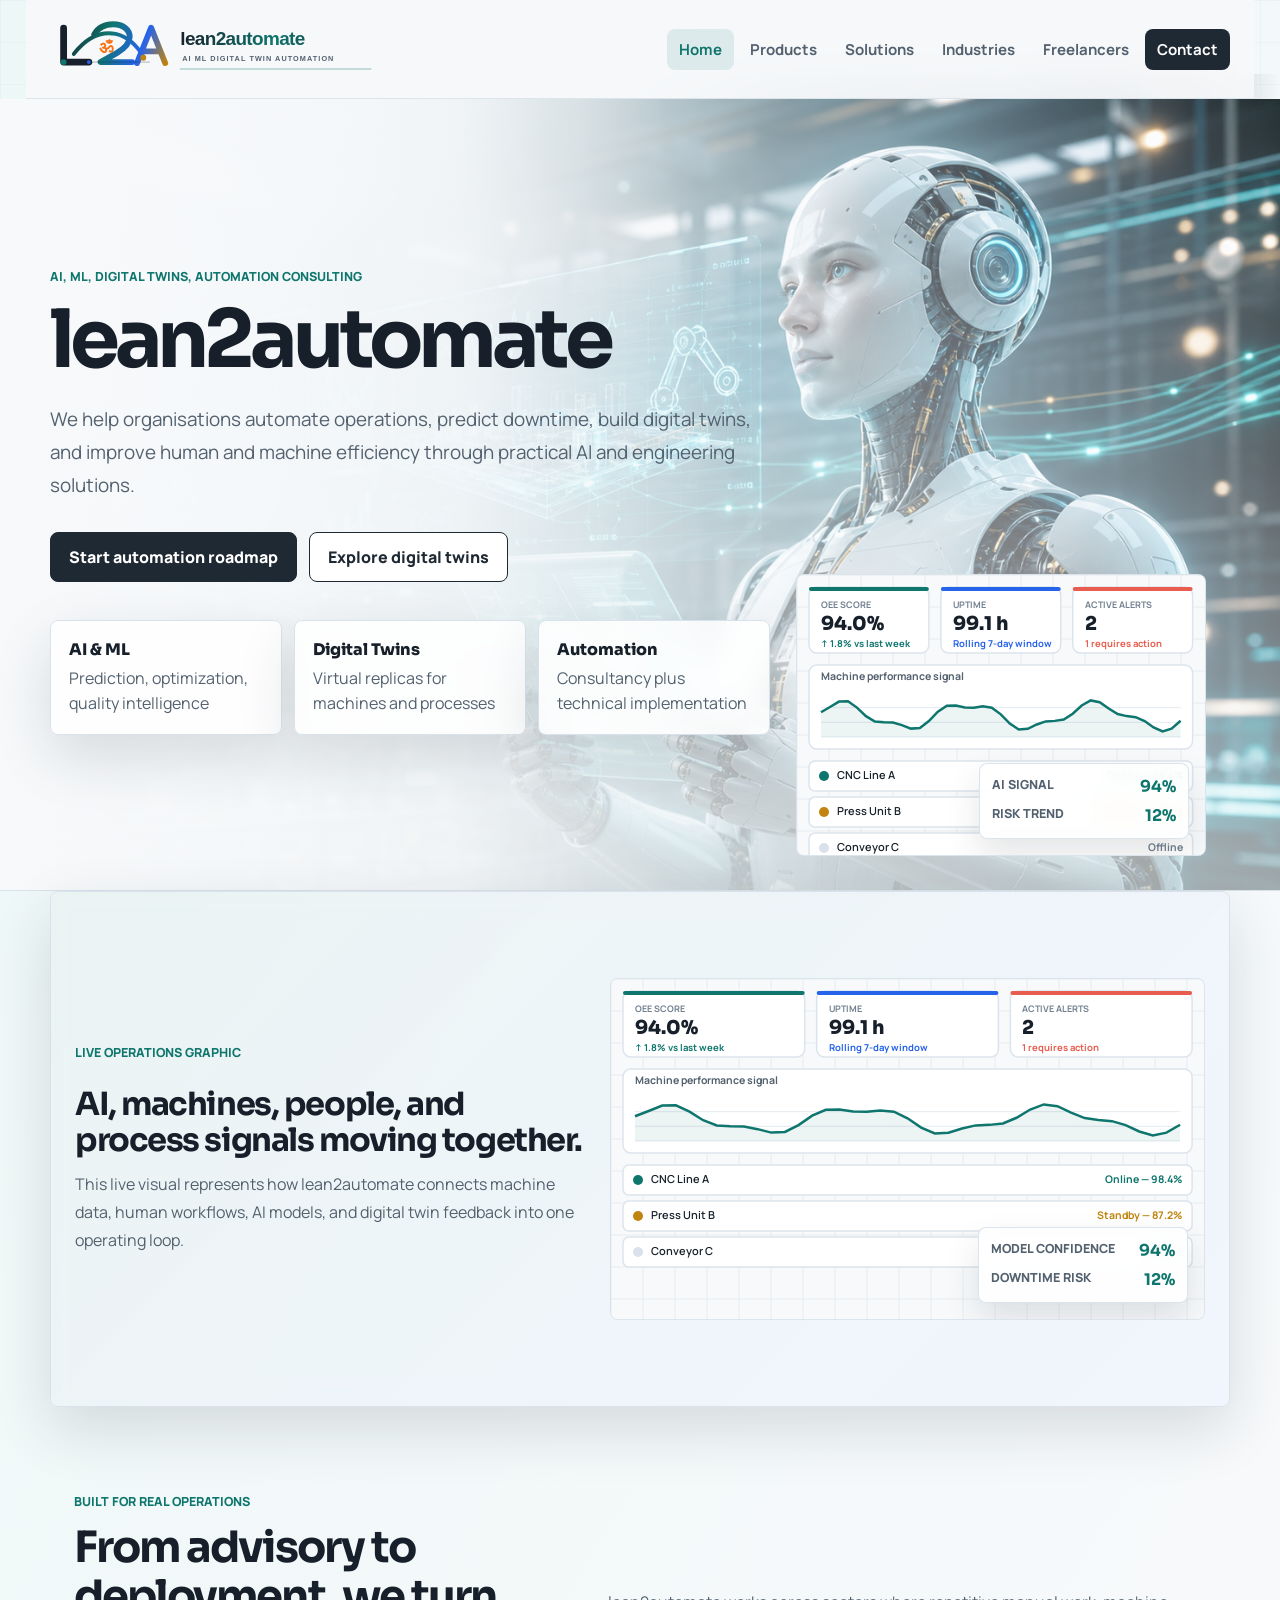
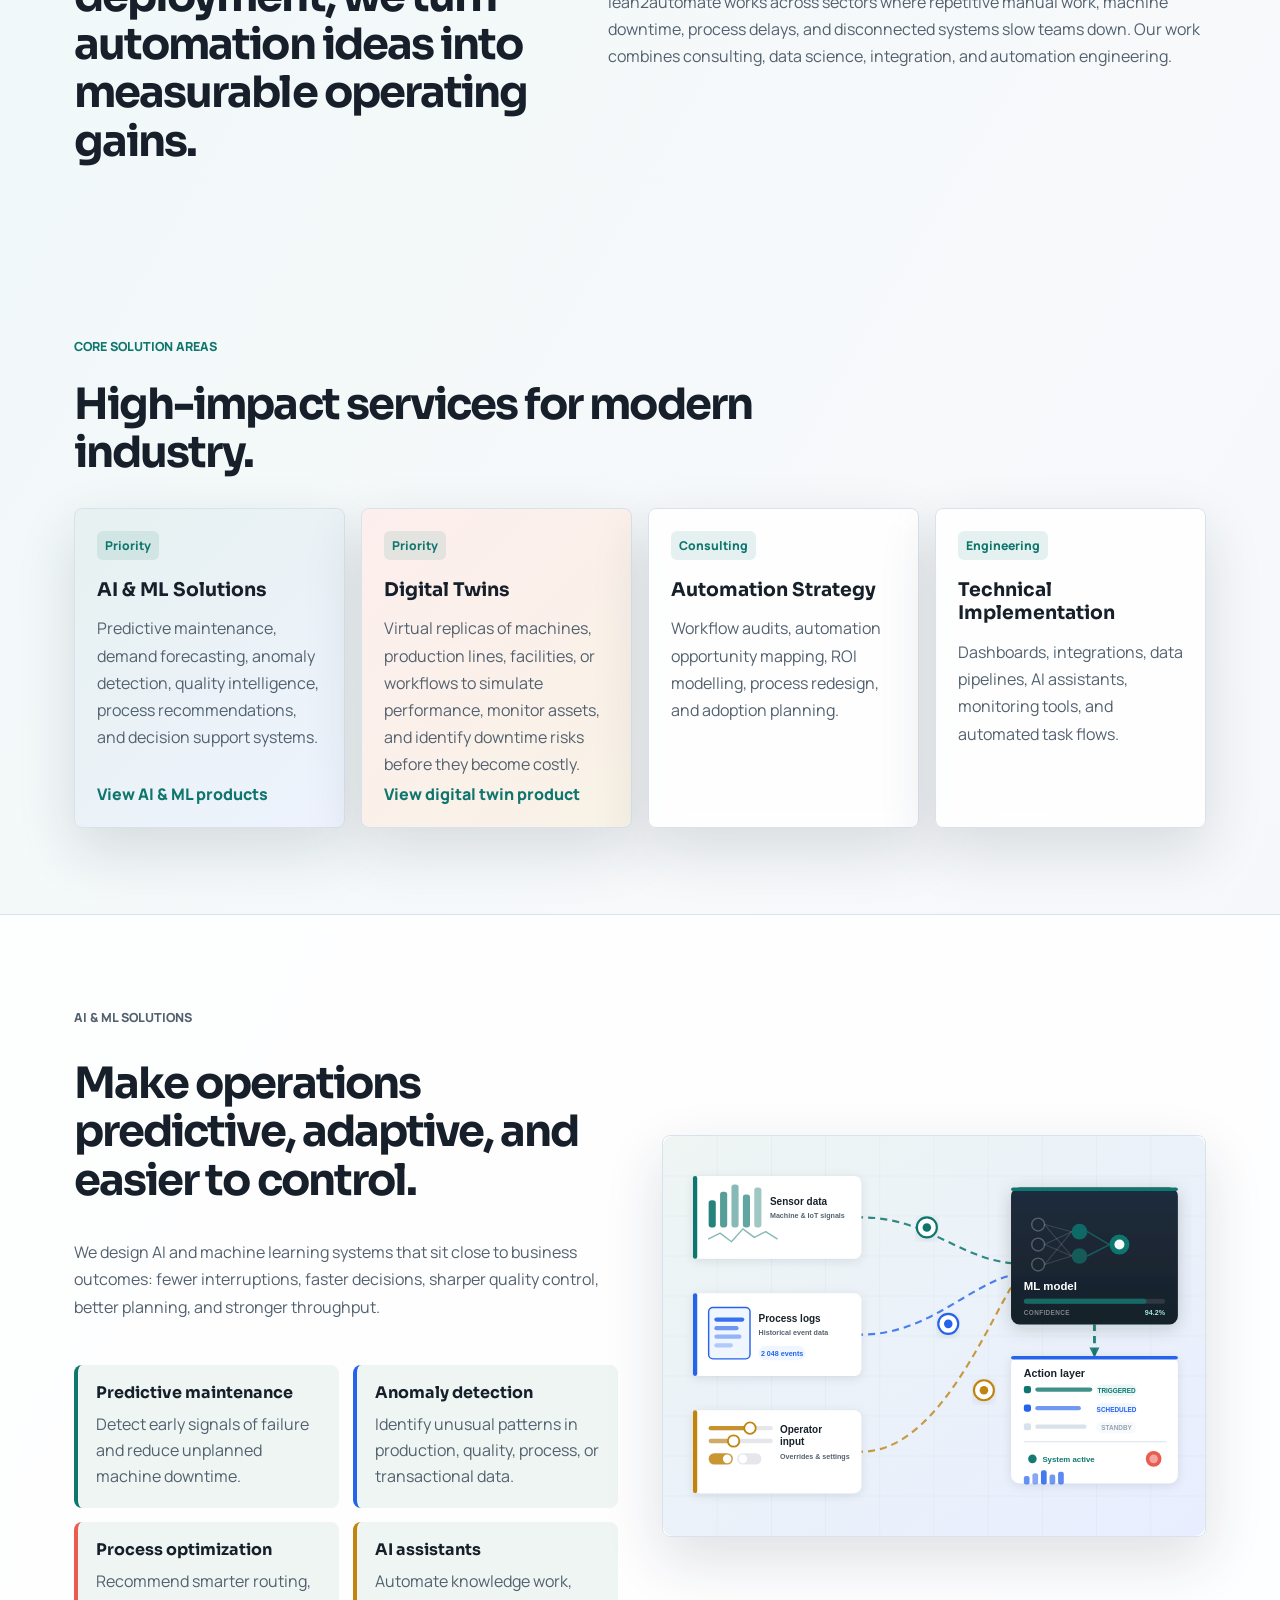
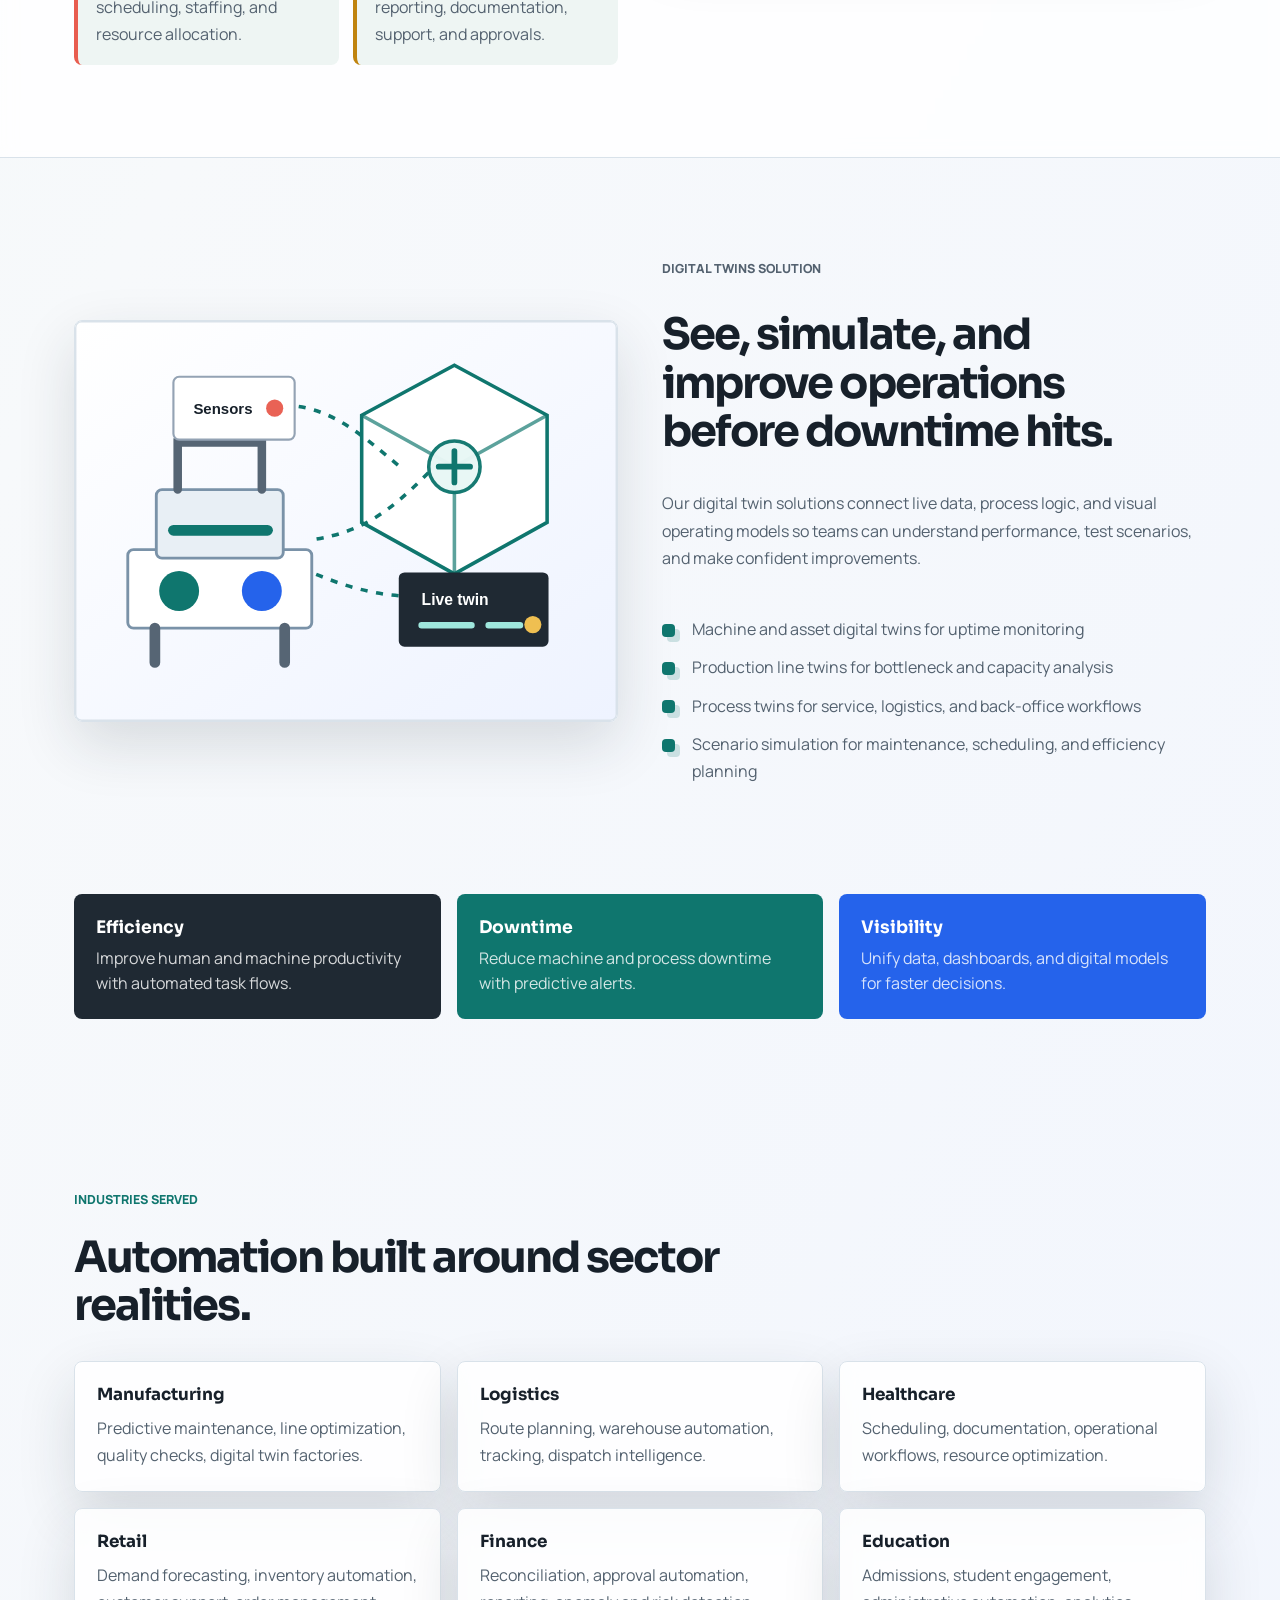
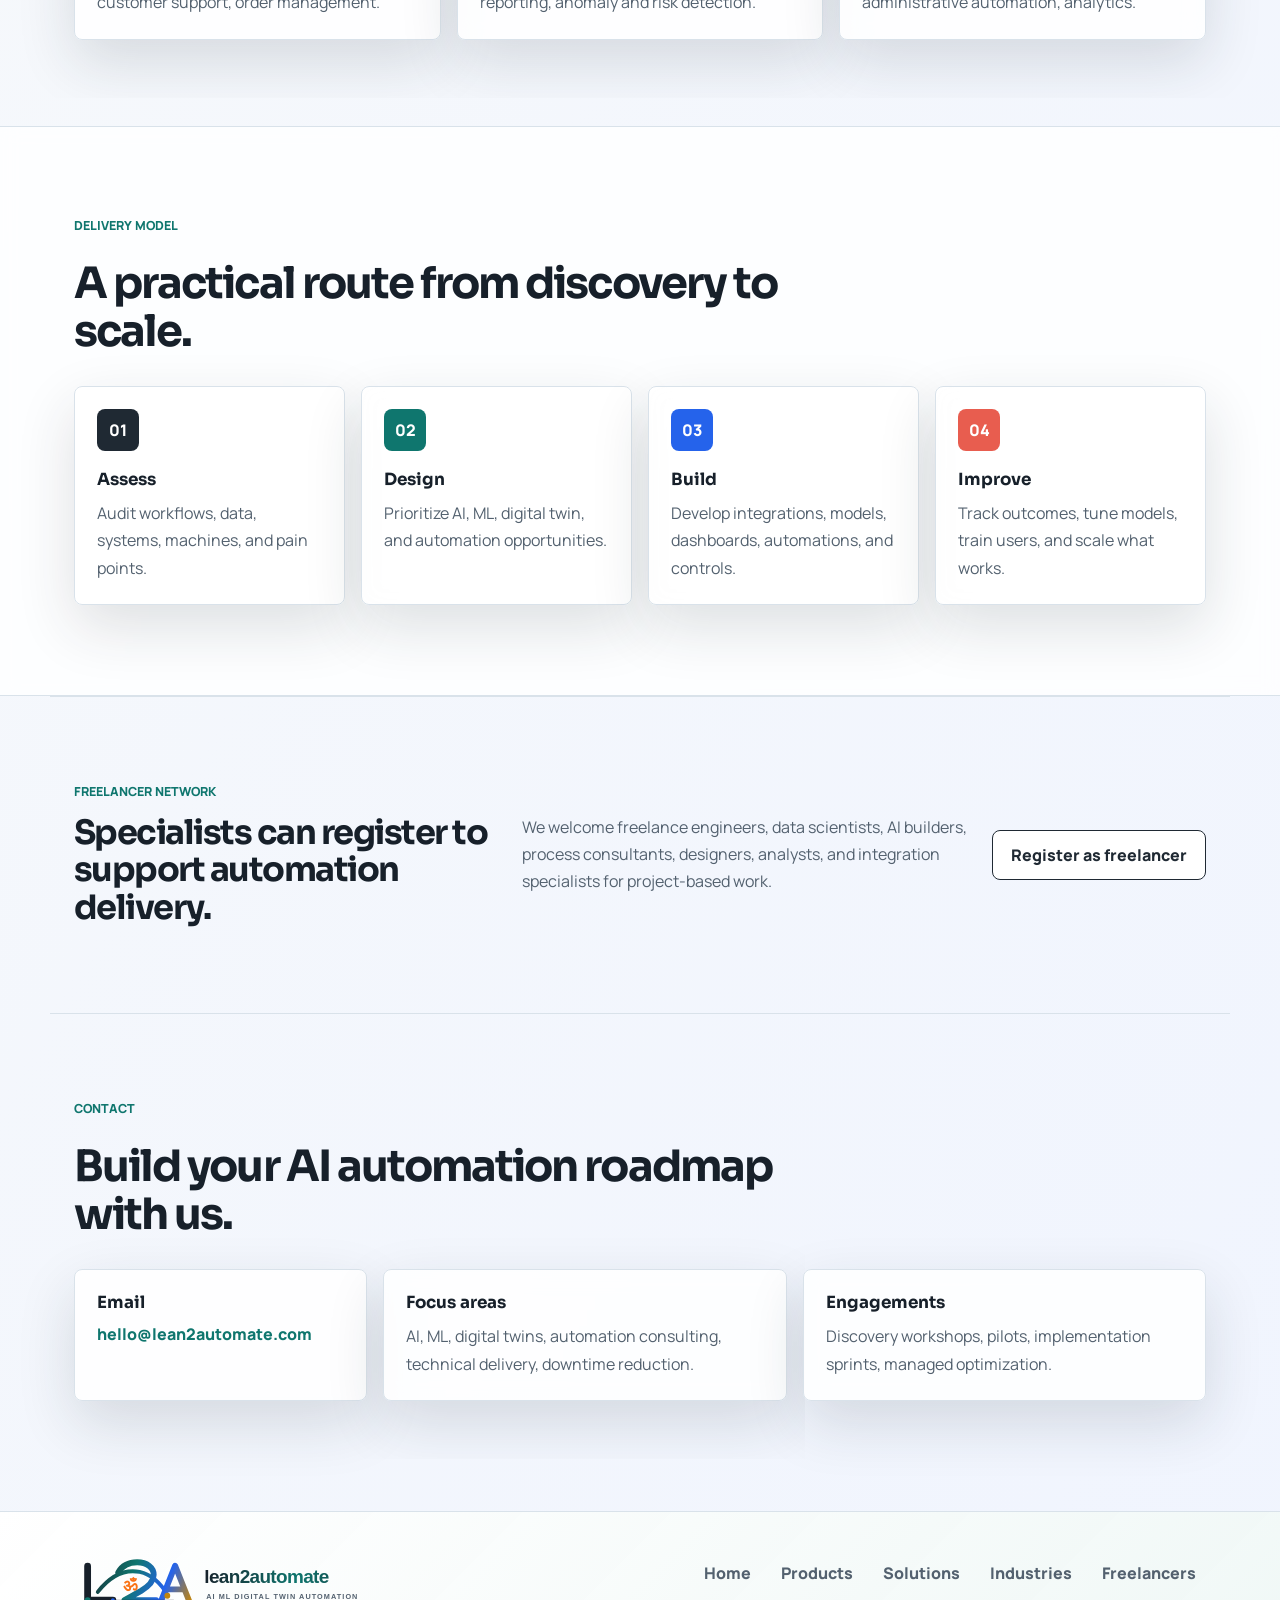
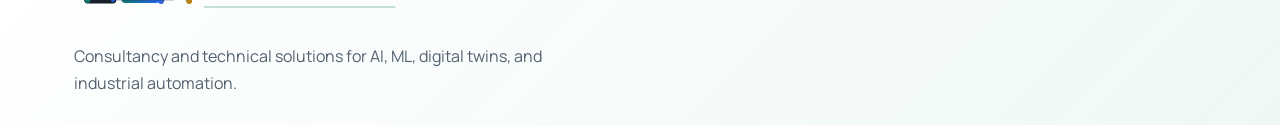
==== index.html @ 242ab054 "Initial commit: lean2automate website Static site with 8 pages (Home, Products, Solutions, Industrie" ====
<!doctype html>
<html lang="en">
<head>
  <meta charset="utf-8">
  <meta name="viewport" content="width=device-width, initial-scale=1">
  <title>lean2automate | AI, ML, Digital Twins &amp; Industrial Automation</title>
  <meta name="description" content="lean2automate delivers AI, ML, digital twin, automation consultancy, and technical solutions that improve human and machine efficiency while reducing process downtime.">
  <link rel="preconnect" href="https://fonts.googleapis.com">
  <link rel="preconnect" href="https://fonts.gstatic.com" crossorigin>
  <link href="https://fonts.googleapis.com/css2?family=Manrope:wght@400;500;600;700;800&family=Sora:wght@500;600;700;800&display=swap" rel="stylesheet">
  <link rel="icon" href="assets/logo.svg" type="image/svg+xml">
  <link rel="stylesheet" href="styles.css">
</head>
<body>
  <header class="topbar">
    <a class="brand" href="index.html" aria-label="lean2automate home">
      <img src="assets/logo.svg" alt="" class="brand-mark">
      <span>
        <strong>lean2automate</strong>
        <small>AI automation for industrial efficiency</small>
      </span>
    </a>

    <button class="menu-toggle" aria-expanded="false" aria-controls="primary-nav" aria-label="Toggle navigation">
      <span></span>
      <span></span>
      <span></span>
    </button>

    <nav id="primary-nav" class="nav">
      <a class="active" href="index.html">Home</a>
      <a href="products.html">Products</a>
      <a href="solutions.html">Solutions</a>
      <a href="industries.html">Industries</a>
      <a href="freelancers.html">Freelancers</a>
      <a class="nav-cta" href="contact.html">Contact</a>
    </nav>
  </header>

  <main>
    <section class="hero">
      <img class="hero-art" src="assets/hero-humanoid-ai.png" alt="Premium humanoid AI operator with industrial automation and digital twin interfaces">
      <div class="hero-overlay"></div>
      <div class="hero-content reveal">
        <p class="eyebrow">AI, ML, Digital Twins, Automation Consulting</p>
        <h1>lean2automate</h1>
        <p class="hero-lead">
          We help organisations automate operations, predict downtime, build digital twins, and improve human
          and machine efficiency through practical AI and engineering solutions.
        </p>
        <div class="hero-actions">
          <a class="button primary" href="contact.html">Start automation roadmap</a>
          <a class="button secondary" href="products.html#digital-twins">Explore digital twins</a>
        </div>
        <dl class="hero-proof" aria-label="Key business outcomes">
          <div>
            <dt>AI &amp; ML</dt>
            <dd>Prediction, optimization, quality intelligence</dd>
          </div>
          <div>
            <dt>Digital Twins</dt>
            <dd>Virtual replicas for machines and processes</dd>
          </div>
          <div>
            <dt>Automation</dt>
            <dd>Consultancy plus technical implementation</dd>
          </div>
        </dl>
      </div>

      <div class="live-graphic hero-live-graphic reveal" data-live-graphic="operations">
        <canvas aria-label="Animated live automation graphic"></canvas>
        <div class="live-readout">
          <span>AI signal</span>
          <strong data-live-value="confidence">94%</strong>
          <span>Risk trend</span>
          <strong data-live-value="risk">18%</strong>
        </div>
      </div>
    </section>

    <section class="section live-graphic-section reveal">
      <div class="live-copy">
        <p class="eyebrow">Live operations graphic</p>
        <h2>AI, machines, people, and process signals moving together.</h2>
        <p>
          This live visual represents how lean2automate connects machine data, human workflows,
          AI models, and digital twin feedback into one operating loop.
        </p>
      </div>
      <div class="live-graphic" data-live-graphic="operations">
        <canvas aria-label="Animated operations automation graphic"></canvas>
        <div class="live-readout">
          <span>Model confidence</span>
          <strong data-live-value="confidence">94%</strong>
          <span>Downtime risk</span>
          <strong data-live-value="risk">18%</strong>
        </div>
      </div>
    </section>

    <section class="section intro-band reveal" aria-label="Business positioning">
      <div>
        <p class="eyebrow">Built for real operations</p>
        <h2>From advisory to deployment, we turn automation ideas into measurable operating gains.</h2>
      </div>
      <p>
        lean2automate works across sectors where repetitive manual work, machine downtime, process delays,
        and disconnected systems slow teams down. Our work combines consulting, data science, integration,
        and automation engineering.
      </p>
    </section>

    <section id="solutions" class="section">
      <div class="section-heading reveal">
        <p class="eyebrow">Core solution areas</p>
        <h2>High-impact services for modern industry.</h2>
      </div>

      <div class="solution-grid">
        <article class="solution-card feature-card reveal">
          <span class="card-kicker">Priority</span>
          <h3>AI &amp; ML Solutions</h3>
          <p>
            Predictive maintenance, demand forecasting, anomaly detection, quality intelligence,
            process recommendations, and decision support systems.
          </p>
          <a href="products.html#ai-ml">View AI &amp; ML products</a>
        </article>
        <article class="solution-card feature-card reveal">
          <span class="card-kicker">Priority</span>
          <h3>Digital Twins</h3>
          <p>
            Virtual replicas of machines, production lines, facilities, or workflows to simulate performance,
            monitor assets, and identify downtime risks before they become costly.
          </p>
          <a href="products.html#digital-twins">View digital twin product</a>
        </article>
        <article class="solution-card reveal">
          <span class="card-kicker">Consulting</span>
          <h3>Automation Strategy</h3>
          <p>Workflow audits, automation opportunity mapping, ROI modelling, process redesign, and adoption planning.</p>
        </article>
        <article class="solution-card reveal">
          <span class="card-kicker">Engineering</span>
          <h3>Technical Implementation</h3>
          <p>Dashboards, integrations, data pipelines, AI assistants, monitoring tools, and automated task flows.</p>
        </article>
      </div>
    </section>

    <section id="ai-ml" class="section spotlight">
      <div class="spotlight-copy reveal">
        <p class="eyebrow">AI &amp; ML solutions</p>
        <h2>Make operations predictive, adaptive, and easier to control.</h2>
        <p>
          We design AI and machine learning systems that sit close to business outcomes: fewer interruptions,
          faster decisions, sharper quality control, better planning, and stronger throughput.
        </p>
        <div class="capability-list">
          <article>
            <h3>Predictive maintenance</h3>
            <p>Detect early signals of failure and reduce unplanned machine downtime.</p>
          </article>
          <article>
            <h3>Anomaly detection</h3>
            <p>Identify unusual patterns in production, quality, process, or transactional data.</p>
          </article>
          <article>
            <h3>Process optimization</h3>
            <p>Recommend smarter routing, scheduling, staffing, and resource allocation.</p>
          </article>
          <article>
            <h3>AI assistants</h3>
            <p>Automate knowledge work, reporting, documentation, support, and approvals.</p>
          </article>
        </div>
      </div>
      <div class="spotlight-visual reveal">
        <img src="assets/ai-ml-lab.svg" alt="AI and machine learning workflow with connected models and operational signals">
      </div>
    </section>

    <section id="digital-twins" class="section twin-section">
      <div class="twin-visual reveal">
        <img src="assets/digital-twin.svg" alt="Digital twin of an industrial line connected to live sensor data">
      </div>
      <div class="spotlight-copy reveal">
        <p class="eyebrow">Digital twins solution</p>
        <h2>See, simulate, and improve operations before downtime hits.</h2>
        <p>
          Our digital twin solutions connect live data, process logic, and visual operating models so teams
          can understand performance, test scenarios, and make confident improvements.
        </p>
        <ul class="check-list">
          <li>Machine and asset digital twins for uptime monitoring</li>
          <li>Production line twins for bottleneck and capacity analysis</li>
          <li>Process twins for service, logistics, and back-office workflows</li>
          <li>Scenario simulation for maintenance, scheduling, and efficiency planning</li>
        </ul>
      </div>
    </section>

    <section class="section metrics-strip reveal" aria-label="Operational outcomes">
      <div>
        <strong>Efficiency</strong>
        <span>Improve human and machine productivity with automated task flows.</span>
      </div>
      <div>
        <strong>Downtime</strong>
        <span>Reduce machine and process downtime with predictive alerts.</span>
      </div>
      <div>
        <strong>Visibility</strong>
        <span>Unify data, dashboards, and digital models for faster decisions.</span>
      </div>
    </section>

    <section id="industries" class="section">
      <div class="section-heading reveal">
        <p class="eyebrow">Industries served</p>
        <h2>Automation built around sector realities.</h2>
      </div>
      <div class="industry-grid">
        <article class="industry-card reveal">
          <h3>Manufacturing</h3>
          <p>Predictive maintenance, line optimization, quality checks, digital twin factories.</p>
        </article>
        <article class="industry-card reveal">
          <h3>Logistics</h3>
          <p>Route planning, warehouse automation, tracking, dispatch intelligence.</p>
        </article>
        <article class="industry-card reveal">
          <h3>Healthcare</h3>
          <p>Scheduling, documentation, operational workflows, resource optimization.</p>
        </article>
        <article class="industry-card reveal">
          <h3>Retail</h3>
          <p>Demand forecasting, inventory automation, customer support, order management.</p>
        </article>
        <article class="industry-card reveal">
          <h3>Finance</h3>
          <p>Reconciliation, approval automation, reporting, anomaly and risk detection.</p>
        </article>
        <article class="industry-card reveal">
          <h3>Education</h3>
          <p>Admissions, student engagement, administrative automation, analytics.</p>
        </article>
      </div>
    </section>

    <section id="process" class="section process-section">
      <div class="section-heading reveal">
        <p class="eyebrow">Delivery model</p>
        <h2>A practical route from discovery to scale.</h2>
      </div>
      <div class="process-grid">
        <article class="process-step reveal">
          <span>01</span>
          <h3>Assess</h3>
          <p>Audit workflows, data, systems, machines, and pain points.</p>
        </article>
        <article class="process-step reveal">
          <span>02</span>
          <h3>Design</h3>
          <p>Prioritize AI, ML, digital twin, and automation opportunities.</p>
        </article>
        <article class="process-step reveal">
          <span>03</span>
          <h3>Build</h3>
          <p>Develop integrations, models, dashboards, automations, and controls.</p>
        </article>
        <article class="process-step reveal">
          <span>04</span>
          <h3>Improve</h3>
          <p>Track outcomes, tune models, train users, and scale what works.</p>
        </article>
      </div>
    </section>

    <section class="section freelancer-cta reveal">
      <div>
        <p class="eyebrow">Freelancer network</p>
        <h2>Specialists can register to support automation delivery.</h2>
      </div>
      <p>
        We welcome freelance engineers, data scientists, AI builders, process consultants, designers,
        analysts, and integration specialists for project-based work.
      </p>
      <a class="button secondary" href="freelancers.html">Register as freelancer</a>
    </section>

    <section id="contact" class="section contact-section">
      <div class="section-heading reveal">
        <p class="eyebrow">Contact</p>
        <h2>Build your AI automation roadmap with us.</h2>
      </div>
      <div class="contact-grid">
        <article class="contact-card reveal">
          <h3>Email</h3>
          <a href="mailto:hello@lean2automate.com">hello@lean2automate.com</a>
        </article>
        <article class="contact-card reveal">
          <h3>Focus areas</h3>
          <p>AI, ML, digital twins, automation consulting, technical delivery, downtime reduction.</p>
        </article>
        <article class="contact-card reveal">
          <h3>Engagements</h3>
          <p>Discovery workshops, pilots, implementation sprints, managed optimization.</p>
        </article>
      </div>
    </section>
  </main>

  <footer class="site-footer">
    <div class="footer-inner">
      <div>
        <a class="brand footer-brand" href="index.html" aria-label="lean2automate home">
          <img src="assets/logo.svg" alt="" class="brand-mark">
          <span>
            <strong>lean2automate</strong>
            <small>AI automation for industrial efficiency</small>
          </span>
        </a>
        <p>Consultancy and technical solutions for AI, ML, digital twins, and industrial automation.</p>
      </div>
      <nav class="footer-links" aria-label="Footer navigation">
        <a href="index.html">Home</a>
        <a href="products.html">Products</a>
        <a href="solutions.html">Solutions</a>
        <a href="industries.html">Industries</a>
        <a href="freelancers.html">Freelancers</a>
      </nav>
    </div>
  </footer>

  <script src="script.js"></script>
</body>
</html>
---- styles.css ----
:root {
  --page: #f7f9fb;
  --surface: #ffffff;
  --surface-soft: #eef5f3;
  --ink: #17202a;
  --ink-soft: #53616f;
  --muted: #71808f;
  --line: #d9e2ea;
  --teal: #0f766e;
  --blue: #2563eb;
  --coral: #e85d4f;
  --gold: #c0840f;
  --charcoal: #1f2933;
  --shadow: 0 22px 58px rgba(31, 41, 51, 0.14);
  --shadow-strong: 0 34px 90px rgba(15, 23, 42, 0.18);
  --max: 1180px;
}

* {
  box-sizing: border-box;
}

html {
  scroll-behavior: smooth;
}

body {
  position: relative;
  margin: 0;
  min-height: 100vh;
  color: var(--ink);
  background:
    linear-gradient(120deg, rgba(232, 247, 245, 0.72), rgba(247, 249, 251, 0.62) 42%, rgba(238, 243, 255, 0.76)),
    var(--page);
  font-family: "Manrope", system-ui, sans-serif;
}

body::before {
  content: "";
  position: fixed;
  inset: 0;
  z-index: 0;
  pointer-events: none;
  background-image:
    linear-gradient(rgba(23, 32, 42, 0.045) 1px, transparent 1px),
    linear-gradient(90deg, rgba(23, 32, 42, 0.045) 1px, transparent 1px);
  background-size: 42px 42px;
  mask-image: linear-gradient(180deg, rgba(0, 0, 0, 0.65), transparent 72%);
}

body::after {
  content: "";
  position: fixed;
  inset: 74px 0 auto auto;
  z-index: 1;
  width: min(58vw, 900px);
  height: min(72vh, 760px);
  pointer-events: none;
  background:
    linear-gradient(90deg, rgba(247, 249, 251, 1), rgba(247, 249, 251, 0.2) 30%, rgba(247, 249, 251, 0.02) 100%),
    url("assets/hero-humanoid-ai.png") center right / cover no-repeat;
  opacity: 0.32;
  mask-image: linear-gradient(90deg, transparent 0%, #000 22%, #000 82%, transparent 100%);
}

.humanoid-background {
  position: fixed;
  inset: 0;
  z-index: 1;
  width: 100%;
  height: 100%;
  pointer-events: none;
  opacity: 1;
}

a {
  color: inherit;
  text-decoration: none;
}

img {
  display: block;
  max-width: 100%;
}

.topbar {
  position: sticky;
  top: 0;
  z-index: 20;
  display: flex;
  align-items: center;
  justify-content: space-between;
  gap: 22px;
  width: min(calc(100% - 32px), calc(var(--max) + 48px));
  max-width: calc(var(--max) + 48px);
  margin: 0 auto;
  padding: 16px 24px;
  background: rgba(247, 249, 251, 0.86);
  border-bottom: 1px solid rgba(217, 226, 234, 0.9);
  backdrop-filter: blur(18px);
}

.brand {
  display: inline-flex;
  align-items: center;
  gap: 12px;
  min-width: 0;
}

.brand-mark {
  width: 350px;
  height: auto;
  border-radius: 0;
  box-shadow: none;
}

.brand strong,
.brand small {
  display: none;
}

.brand strong {
  font-family: "Sora", sans-serif;
  font-size: 1rem;
  font-weight: 800;
  letter-spacing: 0;
}

.brand small {
  color: var(--ink-soft);
  font-size: 0.78rem;
  line-height: 1.35;
}

.nav {
  display: flex;
  align-items: center;
  gap: 4px;
}

.nav a {
  padding: 10px 12px;
  border-radius: 8px;
  color: var(--ink-soft);
  font-size: 0.94rem;
  font-weight: 700;
  transition: background 180ms ease, color 180ms ease, transform 180ms ease;
}

.nav a:hover,
.nav a:focus-visible {
  color: var(--teal);
  background: rgba(15, 118, 110, 0.08);
  transform: translateY(-1px);
}

.nav a.active {
  color: var(--teal);
  background: rgba(15, 118, 110, 0.1);
}

.nav .nav-cta {
  color: #ffffff;
  background: var(--charcoal);
}

.nav .nav-cta:hover,
.nav .nav-cta:focus-visible {
  color: #ffffff;
  background: var(--teal);
}

.nav .nav-cta.active {
  color: #ffffff;
  background: var(--teal);
}

.menu-toggle {
  display: none;
  flex: 0 0 auto;
  align-items: center;
  justify-content: center;
  flex-direction: column;
  width: 46px;
  height: 46px;
  border: 1px solid var(--line);
  border-radius: 8px;
  background: rgba(255, 255, 255, 0.96);
  padding: 10px;
  cursor: pointer;
  box-shadow: 0 12px 30px rgba(15, 23, 42, 0.08);
  z-index: 4;
}

.menu-toggle span {
  display: block;
  width: 22px;
  height: 2px;
  margin: 5px 0;
  background: var(--ink);
  border-radius: 4px;
}

main {
  position: relative;
  z-index: 2;
  overflow: clip;
}

.hero {
  position: relative;
  min-height: 88vh;
  display: flex;
  align-items: center;
  isolation: isolate;
  padding: 86px 24px 72px;
  border-bottom: 1px solid var(--line);
}

.hero-art {
  position: absolute;
  inset: 0;
  z-index: -2;
  width: 100%;
  height: 100%;
  object-fit: cover;
  object-position: center right;
  opacity: 1;
  mix-blend-mode: normal;
}

.hero-overlay {
  position: absolute;
  inset: 0;
  z-index: -1;
  background:
    linear-gradient(90deg, rgba(247, 249, 251, 0.98) 0%, rgba(247, 249, 251, 0.88) 36%, rgba(247, 249, 251, 0.4) 58%, rgba(247, 249, 251, 0.04) 100%),
    radial-gradient(circle at 80% 42%, rgba(255, 255, 255, 0) 0 30%, rgba(15, 118, 110, 0.08) 54%, rgba(247, 249, 251, 0.7) 100%),
    linear-gradient(180deg, rgba(247, 249, 251, 0.02) 0%, rgba(247, 249, 251, 0.66) 100%);
}

.hero-content {
  width: 100%;
  max-width: var(--max);
  margin: 0 auto;
  min-width: 0;
}

.live-graphic.hero-live-graphic {
  position: absolute;
  right: max(24px, calc((100vw - var(--max)) / 2 + 24px));
  bottom: 34px;
  z-index: 2;
  width: min(420px, 32vw);
  min-height: 250px;
}

.live-graphic.hero-live-graphic canvas {
  min-height: 250px;
}

.eyebrow {
  margin: 0 0 14px;
  color: var(--teal);
  font-size: 0.78rem;
  font-weight: 800;
  letter-spacing: 0;
  text-transform: uppercase;
}

h1,
h2,
h3,
p {
  overflow-wrap: break-word;
  word-break: normal;
}

h1,
h2,
h3 {
  font-family: "Sora", sans-serif;
  letter-spacing: 0;
}

h1 {
  max-width: 760px;
  margin: 0;
  color: var(--ink);
  font-size: clamp(3.25rem, 6.4vw, 5rem);
  line-height: 1.02;
  letter-spacing: -0.065em;
}

h2 {
  margin: 0;
  color: var(--ink);
  font-size: clamp(2.15rem, 4vw, 2.7rem);
  line-height: 1.12;
  letter-spacing: -0.045em;
}

.hero h1 {
  max-width: 100%;
}

h3 {
  margin: 0;
  color: var(--ink);
  font-size: 1.18rem;
  line-height: 1.25;
}

.hero-lead {
  max-width: 720px;
  margin: 22px 0 0;
  color: var(--ink-soft);
  font-size: 1.18rem;
  line-height: 1.75;
}

.hero-actions {
  display: flex;
  flex-wrap: wrap;
  gap: 12px;
  margin-top: 30px;
}

.button {
  display: inline-flex;
  align-items: center;
  justify-content: center;
  min-height: 48px;
  padding: 13px 18px;
  border-radius: 8px;
  border: 1px solid var(--charcoal);
  font-weight: 800;
  transition: transform 180ms ease, box-shadow 180ms ease, background 180ms ease, color 180ms ease;
}

.button:hover,
.button:focus-visible {
  transform: translateY(-2px);
  box-shadow: var(--shadow);
}

.button.primary {
  color: #ffffff;
  background: var(--charcoal);
}

.button.primary:hover,
.button.primary:focus-visible {
  border-color: var(--teal);
  background: var(--teal);
}

.button.secondary {
  color: var(--charcoal);
  background: #ffffff;
}

.button.secondary:hover,
.button.secondary:focus-visible {
  color: var(--teal);
  border-color: var(--teal);
}

.hero-proof {
  display: grid;
  grid-template-columns: repeat(3, minmax(0, 1fr));
  gap: 12px;
  max-width: 720px;
  margin: 38px 0 0;
}

.hero-proof div,
.solution-card,
.industry-card,
.process-step,
.contact-card,
.freelancer-panel,
.registration-form,
.legal-panel {
  border: 1px solid var(--line);
  border-radius: 8px;
  background: rgba(255, 255, 255, 0.86);
  box-shadow: var(--shadow);
  backdrop-filter: blur(10px);
}

.hero-proof div {
  padding: 18px;
}

.hero-proof dt {
  margin: 0 0 6px;
  color: var(--ink);
  font-family: "Sora", sans-serif;
  font-weight: 800;
}

.hero-proof dd {
  margin: 0;
  color: var(--ink-soft);
  line-height: 1.55;
}

.live-graphic-section {
  display: grid;
  grid-template-columns: 0.92fr 1.08fr;
  gap: 28px;
  align-items: center;
  margin-bottom: 34px;
  padding: 28px;
  border: 1px solid var(--line);
  border-radius: 8px;
  background:
    linear-gradient(135deg, rgba(15, 118, 110, 0.08), rgba(37, 99, 235, 0.06)),
    rgba(255, 255, 255, 0.86);
  box-shadow: var(--shadow);
  backdrop-filter: blur(10px);
  overflow: hidden;
}

.live-copy {
  display: grid;
  gap: 12px;
  min-width: 0;
}

.live-copy h2 {
  font-size: 2rem;
}

.live-copy p:last-child {
  margin: 0;
  color: var(--ink-soft);
  line-height: 1.75;
}

.live-graphic {
  position: relative;
  width: 100%;
  min-width: 0;
  min-height: 340px;
  overflow: hidden;
  border: 1px solid rgba(217, 226, 234, 0.9);
  border-radius: 8px;
  background:
    linear-gradient(rgba(23, 32, 42, 0.055) 1px, transparent 1px),
    linear-gradient(90deg, rgba(23, 32, 42, 0.055) 1px, transparent 1px),
    linear-gradient(135deg, #ffffff, #edf7f5);
  background-size: 32px 32px, 32px 32px, auto;
}

.live-graphic canvas {
  display: block;
  width: 100%;
  height: 100%;
  min-height: 340px;
}

.live-readout {
  position: absolute;
  right: 16px;
  bottom: 16px;
  display: grid;
  grid-template-columns: auto auto;
  gap: 8px 12px;
  min-width: 210px;
  max-width: calc(100% - 32px);
  padding: 12px;
  border: 1px solid rgba(217, 226, 234, 0.92);
  border-radius: 8px;
  background: rgba(255, 255, 255, 0.86);
  box-shadow: 0 16px 34px rgba(31, 41, 51, 0.12);
  backdrop-filter: blur(10px);
}

.live-readout span {
  color: var(--ink-soft);
  font-size: 0.78rem;
  font-weight: 800;
  text-transform: uppercase;
}

.live-readout strong {
  color: var(--teal);
  font-family: "Sora", sans-serif;
  text-align: right;
}

.section {
  width: min(100%, var(--max));
  margin: 0 auto;
  padding: 86px 24px;
}

.intro-band {
  display: grid;
  grid-template-columns: 0.9fr 1.1fr;
  gap: 44px;
  align-items: center;
}

.intro-band p:last-child,
.section-heading p:last-child,
.spotlight-copy > p,
.freelancer-cta > p,
.contact-card p,
.solution-card p,
.industry-card p,
.process-step p,
.legal-panel p,
.legal-panel li {
  color: var(--ink-soft);
  line-height: 1.7;
}

.section-heading {
  display: grid;
  gap: 12px;
  max-width: 780px;
  margin-bottom: 30px;
}

.solution-grid {
  display: grid;
  grid-template-columns: repeat(4, minmax(0, 1fr));
  gap: 16px;
}

.solution-card {
  display: flex;
  flex-direction: column;
  min-height: 320px;
  padding: 22px;
  transition: transform 180ms ease, box-shadow 180ms ease, border-color 180ms ease;
}

.solution-card:hover {
  transform: translateY(-4px);
  border-color: rgba(15, 118, 110, 0.35);
  box-shadow: 0 22px 54px rgba(31, 41, 51, 0.16);
}

.solution-card.feature-card {
  background:
    linear-gradient(135deg, rgba(15, 118, 110, 0.1), rgba(37, 99, 235, 0.08)),
    #ffffff;
}

.solution-card:nth-child(2) {
  background:
    linear-gradient(135deg, rgba(232, 93, 79, 0.1), rgba(192, 132, 15, 0.1)),
    #ffffff;
}

.card-kicker {
  display: inline-flex;
  width: max-content;
  margin-bottom: 18px;
  padding: 6px 8px;
  border-radius: 6px;
  color: var(--teal);
  background: rgba(15, 118, 110, 0.1);
  font-size: 0.76rem;
  font-weight: 900;
}

.solution-card p {
  margin: 14px 0 0;
}

.solution-card a {
  margin-top: auto;
  color: var(--teal);
  font-weight: 900;
}

.spotlight,
.twin-section {
  display: grid;
  grid-template-columns: 1fr 1fr;
  gap: 44px;
  align-items: center;
}

.spotlight {
  width: 100%;
  max-width: none;
  padding: 92px max(24px, calc((100vw - var(--max)) / 2 + 24px));
  background: rgba(255, 255, 255, 0.82);
  border-block: 1px solid var(--line);
  backdrop-filter: blur(8px);
}

.spotlight-copy {
  display: grid;
  gap: 18px;
}

.capability-list {
  display: grid;
  grid-template-columns: repeat(2, minmax(0, 1fr));
  gap: 14px;
  margin-top: 10px;
}

.capability-list article {
  padding: 18px;
  border-left: 4px solid var(--teal);
  background: var(--surface-soft);
  border-radius: 8px;
}

.capability-list article:nth-child(2) {
  border-color: var(--blue);
}

.capability-list article:nth-child(3) {
  border-color: var(--coral);
}

.capability-list article:nth-child(4) {
  border-color: var(--gold);
}

.capability-list h3 {
  font-size: 1rem;
}

.capability-list p {
  margin: 8px 0 0;
  color: var(--ink-soft);
  line-height: 1.65;
}

.spotlight-visual,
.twin-visual {
  position: relative;
}

.spotlight-visual img,
.twin-visual img {
  width: 100%;
  border-radius: 8px;
  border: 1px solid var(--line);
  box-shadow: var(--shadow);
}

.twin-section {
  padding-top: 100px;
}

.check-list {
  display: grid;
  gap: 12px;
  margin: 10px 0 0;
  padding: 0;
  list-style: none;
}

.check-list li {
  position: relative;
  padding-left: 30px;
  color: var(--ink-soft);
  line-height: 1.65;
}

.check-list li::before {
  content: "";
  position: absolute;
  left: 0;
  top: 0.48em;
  width: 13px;
  height: 13px;
  border-radius: 4px;
  background: var(--teal);
  box-shadow: 5px 5px 0 rgba(15, 118, 110, 0.18);
}

.metrics-strip {
  display: grid;
  grid-template-columns: repeat(3, minmax(0, 1fr));
  gap: 16px;
  padding-top: 24px;
}

.metrics-strip div {
  padding: 22px;
  border-radius: 8px;
  color: #ffffff;
  background: var(--charcoal);
}

.metrics-strip div:nth-child(2) {
  background: var(--teal);
}

.metrics-strip div:nth-child(3) {
  background: var(--blue);
}

.metrics-strip strong,
.metrics-strip span {
  display: block;
}

.metrics-strip strong {
  margin-bottom: 8px;
  font-family: "Sora", sans-serif;
  font-size: 1.08rem;
}

.metrics-strip span {
  color: rgba(255, 255, 255, 0.82);
  line-height: 1.6;
}

.industry-grid,
.process-grid,
.contact-grid {
  display: grid;
  gap: 16px;
}

.industry-grid {
  grid-template-columns: repeat(3, minmax(0, 1fr));
}

.industry-card,
.process-step,
.contact-card {
  padding: 22px;
}

.industry-card h3,
.process-step h3,
.contact-card h3 {
  font-size: 1.05rem;
}

.industry-card p,
.process-step p,
.contact-card p {
  margin: 10px 0 0;
}

.process-section {
  width: 100%;
  max-width: none;
  padding: 90px max(24px, calc((100vw - var(--max)) / 2 + 24px));
  background: rgba(255, 255, 255, 0.82);
  border-block: 1px solid var(--line);
  backdrop-filter: blur(8px);
}

.process-grid {
  grid-template-columns: repeat(4, minmax(0, 1fr));
}

.process-step span {
  display: inline-flex;
  align-items: center;
  justify-content: center;
  width: 42px;
  height: 42px;
  margin-bottom: 18px;
  border-radius: 8px;
  color: #ffffff;
  background: var(--charcoal);
  font-weight: 900;
}

.process-step:nth-child(2) span {
  background: var(--teal);
}

.process-step:nth-child(3) span {
  background: var(--blue);
}

.process-step:nth-child(4) span {
  background: var(--coral);
}

.freelancer-cta {
  display: grid;
  grid-template-columns: 0.95fr 1fr auto;
  gap: 24px;
  align-items: center;
  border-top: 1px solid var(--line);
  border-bottom: 1px solid var(--line);
}

.freelancer-cta h2 {
  font-size: 2.1rem;
}

.contact-section {
  padding-bottom: 110px;
}

.contact-grid {
  grid-template-columns: 0.8fr 1.1fr 1.1fr;
}

.contact-card a {
  display: inline-flex;
  margin-top: 10px;
  color: var(--teal);
  font-weight: 900;
}

.page-shell {
  width: min(100%, var(--max));
  margin: 0 auto;
  padding: 72px 24px 110px;
  overflow: hidden;
  isolation: isolate;
}

.page-shell > .section {
  width: 100%;
  padding: 74px 0;
}

.page-hero {
  position: relative;
  display: grid;
  gap: 16px;
  width: min(100%, 920px);
  max-width: 900px;
  margin-bottom: 34px;
  padding: 30px;
  border: 1px solid rgba(217, 226, 234, 0.88);
  border-radius: 18px;
  background:
    linear-gradient(135deg, rgba(255, 255, 255, 0.94), rgba(255, 255, 255, 0.72)),
    radial-gradient(circle at top right, rgba(15, 118, 110, 0.15), transparent 44%);
  box-shadow: var(--shadow);
  backdrop-filter: blur(14px);
  overflow: hidden;
}

.page-hero::after {
  content: "";
  position: absolute;
  inset: auto 28px 22px auto;
  width: 220px;
  height: 3px;
  border-radius: 999px;
  background: linear-gradient(90deg, var(--teal), var(--blue), var(--gold));
  opacity: 0.8;
}

.page-hero h1 {
  max-width: 920px;
  font-size: clamp(2.6rem, 5.4vw, 3.85rem);
}

.page-hero p:last-child {
  max-width: 760px;
  color: var(--ink-soft);
  font-size: 1.08rem;
  line-height: 1.75;
}

.product-catalog,
.solution-detail-grid,
.industry-detail-grid {
  display: grid;
  gap: 16px;
}

.product-catalog {
  grid-template-columns: repeat(3, minmax(0, 1fr));
}

.product-card,
.solution-detail,
.industry-detail,
.contact-side article,
.delivery-grid article,
.method-grid article {
  border: 1px solid var(--line);
  border-radius: 8px;
  background: rgba(255, 255, 255, 0.86);
  box-shadow: var(--shadow);
  backdrop-filter: blur(10px);
}

.product-card {
  display: flex;
  flex-direction: column;
  min-height: 360px;
  padding: 24px;
}

.product-card-feature {
  background:
    linear-gradient(135deg, rgba(15, 118, 110, 0.1), rgba(37, 99, 235, 0.08)),
    #ffffff;
}

.product-card:nth-child(2) {
  background:
    linear-gradient(135deg, rgba(232, 93, 79, 0.1), rgba(192, 132, 15, 0.1)),
    #ffffff;
}

.product-card h2,
.solution-detail h2,
.industry-detail h2,
.contact-side h2 {
  font-size: 1.35rem;
}

.product-card p,
.solution-detail p,
.industry-detail p,
.contact-side p,
.delivery-grid p,
.method-grid p {
  color: var(--ink-soft);
  line-height: 1.7;
}

.product-card ul {
  display: grid;
  gap: 9px;
  margin: auto 0 0;
  padding-left: 18px;
  color: var(--ink-soft);
  line-height: 1.6;
}

.delivery-grid,
.method-grid {
  display: grid;
  grid-template-columns: repeat(3, minmax(0, 1fr));
  gap: 16px;
}

.delivery-grid article,
.method-grid article {
  padding: 22px;
}

.solution-detail-grid {
  grid-template-columns: repeat(2, minmax(0, 1fr));
}

.solution-detail,
.industry-detail {
  padding: 24px;
}

.method-band {
  border-top: 1px solid var(--line);
  border-bottom: 1px solid var(--line);
}

.industry-detail-grid {
  grid-template-columns: repeat(3, minmax(0, 1fr));
}

.page-cta {
  display: grid;
  grid-template-columns: 1fr auto;
  gap: 24px;
  align-items: center;
  margin-top: 70px;
  padding: 28px;
  border: 1px solid var(--line);
  border-radius: 8px;
  background: var(--charcoal);
  color: #ffffff;
}

.page-cta h2,
.page-cta .eyebrow {
  color: #ffffff;
}

.page-cta .eyebrow {
  opacity: 0.72;
}

.contact-page-grid {
  display: grid;
  grid-template-columns: 1.15fr 0.85fr;
  gap: 18px;
  align-items: start;
}

.contact-side {
  display: grid;
  gap: 16px;
}

.contact-side article {
  padding: 24px;
}

.contact-side a {
  display: inline-flex;
  margin-top: 10px;
  color: var(--teal);
  font-weight: 900;
}

.site-footer {
  position: relative;
  z-index: 2;
  color: var(--ink);
  border-top: 1px solid var(--line);
  background:
    linear-gradient(135deg, rgba(255, 255, 255, 0.94), rgba(238, 247, 245, 0.9)),
    var(--surface);
}

.footer-inner {
  display: grid;
  grid-template-columns: 1fr auto;
  gap: 36px;
  align-items: start;
  width: min(100%, var(--max));
  margin: 0 auto;
  padding: 42px 24px 28px;
}

.footer-brand strong,
.footer-brand small {
  color: var(--ink);
}

.footer-inner p {
  max-width: 520px;
  margin: 18px 0 0;
  color: var(--ink-soft);
  line-height: 1.7;
}

.footer-links {
  display: flex;
  flex-wrap: wrap;
  justify-content: flex-end;
  gap: 10px;
  max-width: 520px;
}

.footer-links a {
  padding: 8px 10px;
  border-radius: 8px;
  color: var(--ink-soft);
  font-weight: 800;
}

.footer-links a:hover,
.footer-links a:focus-visible {
  color: var(--teal);
  background: rgba(15, 118, 110, 0.08);
}

.freelancer-page,
.legal-page {
  width: min(100%, var(--max));
  margin: 0 auto;
  padding: 72px 24px 100px;
  overflow: hidden;
  isolation: isolate;
}

.freelancer-hero,
.legal-hero {
  position: relative;
  display: grid;
  gap: 16px;
  width: min(100%, 900px);
  max-width: 900px;
  margin-bottom: 34px;
  padding: 30px;
  border: 1px solid rgba(217, 226, 234, 0.88);
  border-radius: 18px;
  background:
    linear-gradient(135deg, rgba(255, 255, 255, 0.94), rgba(255, 255, 255, 0.72)),
    radial-gradient(circle at top right, rgba(37, 99, 235, 0.12), transparent 42%);
  box-shadow: var(--shadow);
  backdrop-filter: blur(14px);
  overflow: hidden;
}

.freelancer-hero h1,
.legal-hero h1 {
  max-width: 860px;
  font-size: clamp(2.55rem, 5vw, 3.55rem);
}

.freelancer-hero p,
.legal-hero p {
  color: var(--ink-soft);
  font-size: 1.08rem;
  line-height: 1.75;
}

.freelancer-layout {
  display: grid;
  grid-template-columns: 0.8fr 1.2fr;
  gap: 18px;
  align-items: start;
}

.freelancer-panel,
.registration-form,
.legal-panel {
  padding: 26px;
}

.freelancer-panel h2 {
  margin-bottom: 16px;
  font-size: 1.5rem;
}

.benefit-list {
  display: grid;
  gap: 12px;
  margin: 0;
  padding: 0;
  list-style: none;
}

.benefit-list li {
  position: relative;
  padding-left: 28px;
  color: var(--ink-soft);
  line-height: 1.65;
}

.benefit-list li::before {
  content: "";
  position: absolute;
  left: 0;
  top: 0.48em;
  width: 12px;
  height: 12px;
  border-radius: 3px;
  background: var(--coral);
}

.registration-form {
  display: grid;
  gap: 18px;
}

.form-grid {
  display: grid;
  grid-template-columns: repeat(2, minmax(0, 1fr));
  gap: 14px;
}

.form-grid label {
  display: grid;
  gap: 8px;
  color: var(--ink);
  font-weight: 800;
}

.form-grid .full {
  grid-column: 1 / -1;
}

input,
textarea,
select {
  width: 100%;
  min-height: 48px;
  border: 1px solid var(--line);
  border-radius: 8px;
  background: rgba(255, 255, 255, 0.92);
  color: var(--ink);
  padding: 13px 14px;
  font: inherit;
  outline: none;
}

textarea {
  min-height: 132px;
  resize: vertical;
}

input:focus,
textarea:focus,
select:focus {
  border-color: var(--teal);
  box-shadow: 0 0 0 4px rgba(15, 118, 110, 0.12);
}

.checkbox {
  grid-template-columns: 22px 1fr;
  align-items: start;
  font-weight: 600;
}

.checkbox input {
  width: 20px;
  min-height: 20px;
  margin-top: 3px;
}

.form-note {
  margin: 0;
  color: var(--ink-soft);
  line-height: 1.6;
}

.legal-panel {
  display: grid;
  gap: 18px;
  max-width: 920px;
}

.legal-panel h2 {
  font-size: 1.5rem;
}

.legal-panel p,
.legal-panel ul {
  margin: 0;
}

.legal-panel ul {
  display: grid;
  gap: 8px;
  padding-left: 20px;
}

.reveal {
  opacity: 0;
  transform: translateY(18px);
  transition: opacity 600ms ease, transform 600ms ease;
}

.reveal.visible {
  opacity: 1;
  transform: translateY(0);
}

@media (prefers-reduced-motion: reduce) {
  *,
  *::before,
  *::after {
    scroll-behavior: auto !important;
    animation-duration: 0.001ms !important;
    animation-iteration-count: 1 !important;
    transition-duration: 0.001ms !important;
  }
}

@media (max-width: 1120px) {
  .nav {
    gap: 0;
  }

  .nav a {
    padding-inline: 9px;
  }

  .solution-grid {
    grid-template-columns: repeat(2, minmax(0, 1fr));
  }
}

@media (max-width: 920px) {
  body::after {
    width: 100vw;
    height: 58vh;
    opacity: 0.18;
  }

  .topbar {
    width: 100%;
    max-width: 100%;
    flex-wrap: wrap;
    justify-content: flex-start;
    border-radius: 0;
    padding-block: 14px;
    position: sticky;
  }

  .menu-toggle {
    display: inline-flex;
    margin-left: auto;
    position: static;
    border-color: var(--charcoal);
    background: var(--charcoal);
    box-shadow: 0 14px 30px rgba(15, 23, 42, 0.22);
  }

  .menu-toggle span {
    background: #ffffff;
  }

  .nav {
    display: none;
    width: 100%;
    padding-top: 8px;
    flex-direction: column;
    align-items: stretch;
    order: 3;
    margin-top: 8px;
    padding: 10px;
    border: 1px solid rgba(217, 226, 234, 0.94);
    border-radius: 14px;
    background: rgba(255, 255, 255, 0.94);
    box-shadow: var(--shadow);
    backdrop-filter: blur(14px);
  }

  .nav.is-open {
    display: flex;
  }

  .nav a {
    padding: 12px;
  }

  h1 {
    font-size: 3.4rem;
  }

  h2 {
    font-size: 2.1rem;
  }

  .hero {
    min-height: 78vh;
    flex-direction: column;
    align-items: stretch;
  }

  .live-graphic.hero-live-graphic {
    position: relative;
    right: auto;
    bottom: auto;
    width: min(100%, var(--max));
    max-width: calc(100vw - 48px);
    margin: 28px auto 0;
  }

  .hero-overlay {
    background:
      linear-gradient(90deg, rgba(247, 249, 251, 0.97) 0%, rgba(247, 249, 251, 0.84) 62%, rgba(247, 249, 251, 0.5) 100%),
      linear-gradient(180deg, rgba(247, 249, 251, 0.08) 0%, rgba(247, 249, 251, 0.82) 100%);
  }

  .intro-band,
  .live-graphic-section,
  .spotlight,
  .twin-section,
  .freelancer-cta,
  .freelancer-layout,
  .footer-inner {
    grid-template-columns: 1fr;
  }

  .spotlight {
    padding-inline: 24px;
  }

  .metrics-strip,
  .industry-grid,
  .process-grid,
  .contact-grid,
  .product-catalog,
  .industry-detail-grid,
  .delivery-grid,
  .method-grid {
    grid-template-columns: repeat(2, minmax(0, 1fr));
  }

  .contact-page-grid,
  .page-cta {
    grid-template-columns: 1fr;
  }

  .footer-links {
    justify-content: flex-start;
  }

}

@media (max-width: 680px) {
  html,
  body {
    max-width: 100%;
    overflow-x: hidden;
  }

  .topbar {
    padding-inline: 16px;
    min-height: 78px;
  }

  .brand {
    max-width: calc(100% - 82px);
  }

  .brand-mark {
    width: clamp(232px, 70vw, 286px);
    height: auto;
  }

  .hero {
    min-height: auto;
    padding: 72px 18px 44px;
    overflow: hidden;
  }

  .hero-art {
    opacity: 0.78;
    object-position: 72% center;
  }

  h1 {
    font-size: clamp(2.25rem, 10vw, 2.7rem);
    letter-spacing: -0.06em;
  }

  .hero h1 {
    font-size: clamp(2.15rem, 10vw, 2.55rem);
    line-height: 1.04;
  }

  .page-hero h1 {
    font-size: clamp(2rem, 9.4vw, 2.35rem);
  }

  h2,
  .freelancer-cta h2 {
    font-size: 1.75rem;
  }

  .hero-lead,
  .freelancer-hero p,
  .legal-hero p {
    font-size: 1rem;
  }

  .hero-content,
  .page-hero,
  .freelancer-hero,
  .legal-hero,
  .live-copy,
  .spotlight-copy,
  .section-heading {
    min-width: 0;
    max-width: 100%;
  }

  .hero-actions,
  .button {
    width: 100%;
  }

  .hero-proof,
  .live-readout,
  .solution-grid,
  .solution-detail-grid,
  .product-catalog,
  .capability-list,
  .metrics-strip,
  .industry-grid,
  .industry-detail-grid,
  .delivery-grid,
  .method-grid,
  .process-grid,
  .contact-grid,
  .form-grid {
    grid-template-columns: 1fr;
  }

  .section,
  .freelancer-page,
  .legal-page,
  .page-shell {
    padding-inline: 18px;
  }

  .page-hero,
  .freelancer-hero,
  .legal-hero {
    padding: 20px;
    border-radius: 14px;
  }

  .page-hero::after {
    inset: auto 20px 16px auto;
    width: 130px;
  }

  .section {
    padding-block: 64px;
  }

  .spotlight,
  .process-section {
    padding: 68px 18px;
  }

  .freelancer-hero h1,
  .legal-hero h1 {
    font-size: 2.35rem;
  }

  .freelancer-panel,
  .registration-form,
  .legal-panel,
  .product-card,
  .solution-detail,
  .industry-detail,
  .contact-side article {
    padding: 20px;
  }

  .page-cta {
    padding: 22px;
  }

  .live-graphic-section {
    padding: 16px;
    border-radius: 14px;
    overflow: hidden;
  }

  .live-copy h2 {
    font-size: 1.55rem;
  }

  .live-graphic,
  .live-graphic canvas {
    min-height: 290px;
  }

  .live-graphic {
    max-width: 100%;
  }

  .live-readout {
    position: static;
    width: calc(100% - 20px);
    max-width: none;
    margin: 0 10px 10px;
    min-width: 0;
  }

  .footer-inner {
    padding-inline: 18px;
  }
}
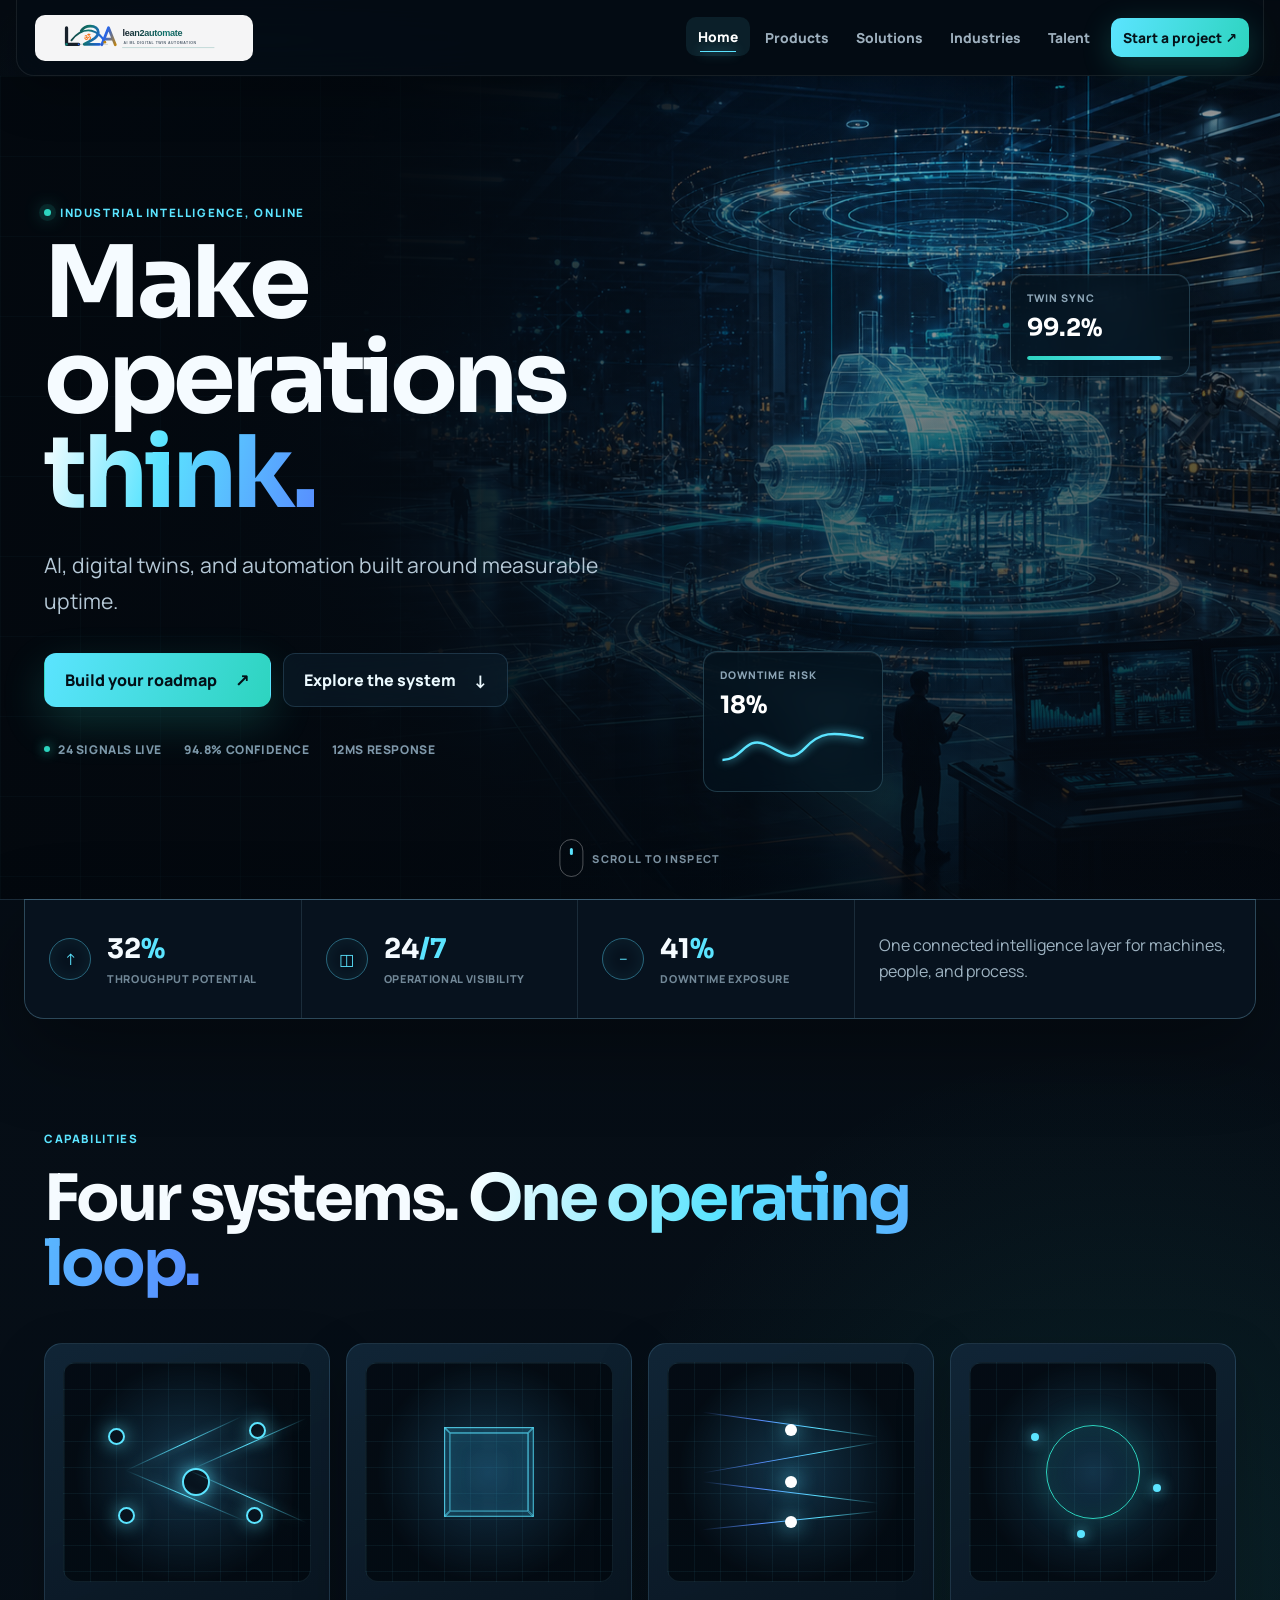
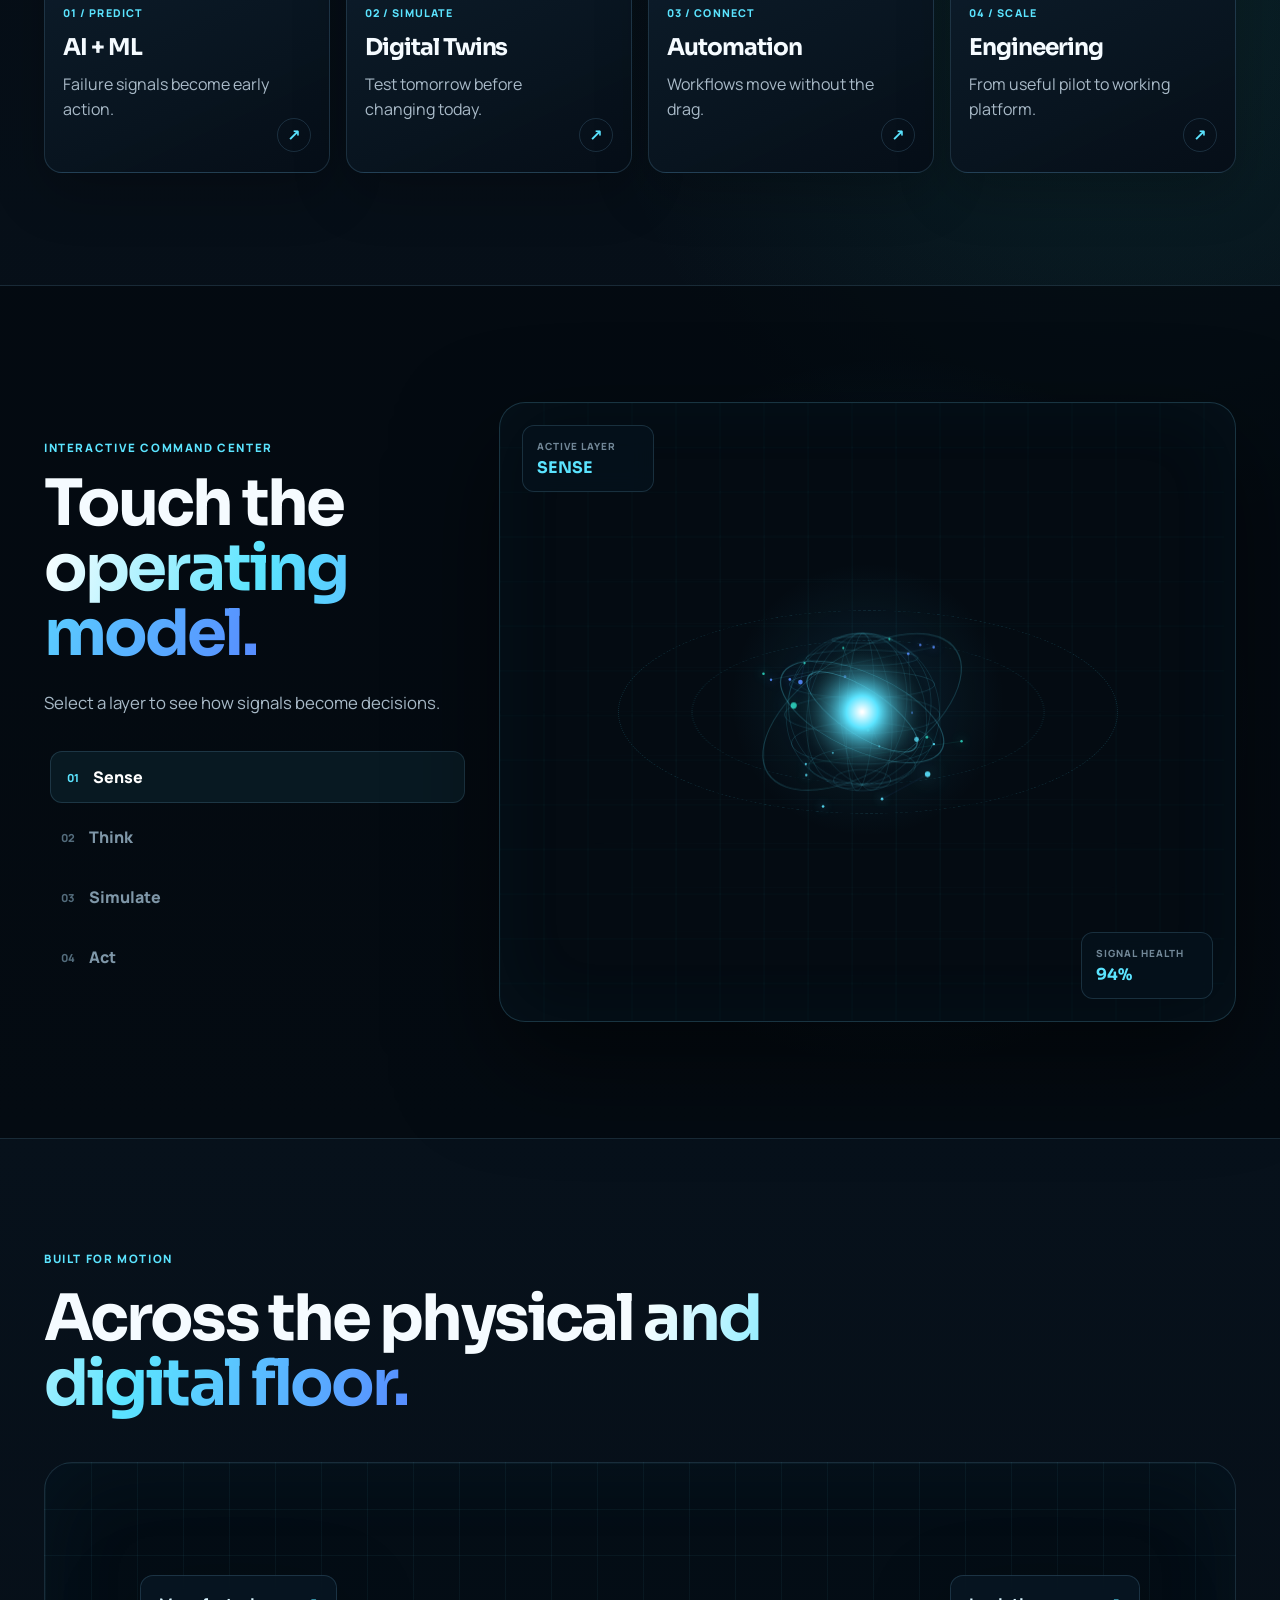
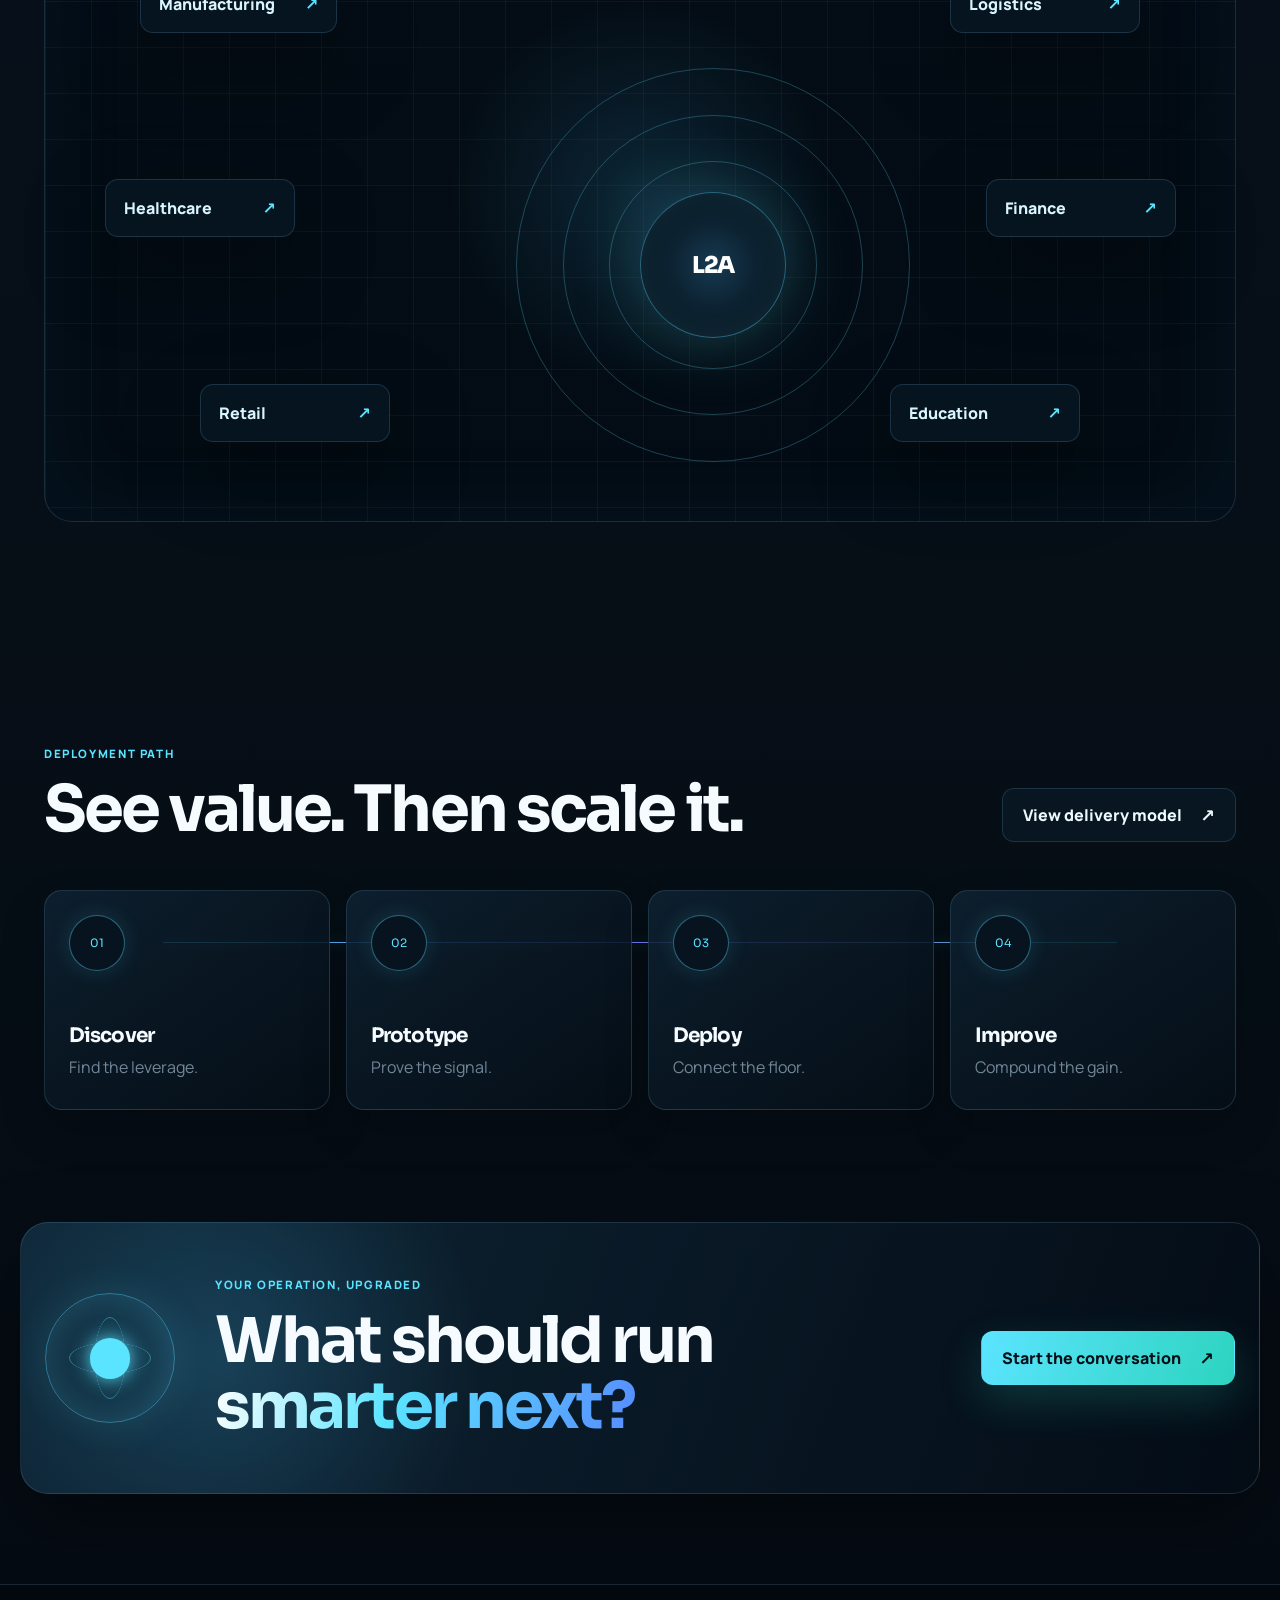
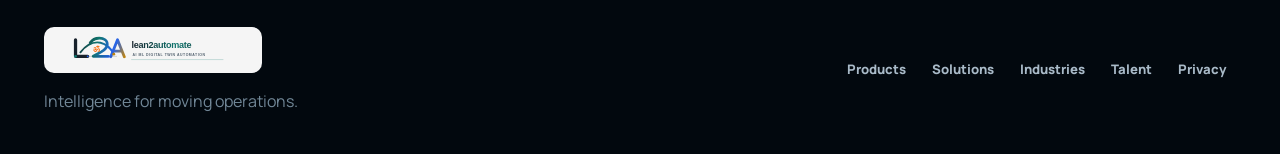
==== commit 9f871868: "Redesign site with immersive 3D interactions" ====
--- a/index.html
+++ b/index.html
@@ -3,312 +3,227 @@
 <head>
   <meta charset="utf-8">
   <meta name="viewport" content="width=device-width, initial-scale=1">
-  <title>lean2automate | AI, ML, Digital Twins &amp; Industrial Automation</title>
-  <meta name="description" content="lean2automate delivers AI, ML, digital twin, automation consultancy, and technical solutions that improve human and machine efficiency while reducing process downtime.">
+  <title>lean2automate | Intelligent Industrial Automation</title>
+  <meta name="description" content="lean2automate builds AI, digital twins, and automation systems that make industrial operations more predictive, visible, and efficient.">
   <link rel="preconnect" href="https://fonts.googleapis.com">
   <link rel="preconnect" href="https://fonts.gstatic.com" crossorigin>
   <link href="https://fonts.googleapis.com/css2?family=Manrope:wght@400;500;600;700;800&family=Sora:wght@500;600;700;800&display=swap" rel="stylesheet">
   <link rel="icon" href="assets/logo.svg" type="image/svg+xml">
   <link rel="stylesheet" href="styles.css">
 </head>
-<body>
+<body class="home-page">
+  <div class="cursor-light" aria-hidden="true"></div>
+
   <header class="topbar">
     <a class="brand" href="index.html" aria-label="lean2automate home">
-      <img src="assets/logo.svg" alt="" class="brand-mark">
-      <span>
-        <strong>lean2automate</strong>
-        <small>AI automation for industrial efficiency</small>
-      </span>
+      <img src="assets/logo.svg" alt="lean2automate" class="brand-mark">
     </a>
-
     <button class="menu-toggle" aria-expanded="false" aria-controls="primary-nav" aria-label="Toggle navigation">
-      <span></span>
-      <span></span>
-      <span></span>
+      <span></span><span></span><span></span>
     </button>
-
     <nav id="primary-nav" class="nav">
       <a class="active" href="index.html">Home</a>
       <a href="products.html">Products</a>
       <a href="solutions.html">Solutions</a>
       <a href="industries.html">Industries</a>
-      <a href="freelancers.html">Freelancers</a>
-      <a class="nav-cta" href="contact.html">Contact</a>
+      <a href="freelancers.html">Talent</a>
+      <a class="nav-cta" href="contact.html">Start a project <span aria-hidden="true">↗</span></a>
     </nav>
   </header>
 
   <main>
-    <section class="hero">
-      <img class="hero-art" src="assets/hero-humanoid-ai.png" alt="Premium humanoid AI operator with industrial automation and digital twin interfaces">
-      <div class="hero-overlay"></div>
+    <section class="hero immersive-hero" aria-labelledby="hero-title">
+      <div class="hero-media" aria-hidden="true"></div>
+      <div class="hero-grid" aria-hidden="true"></div>
       <div class="hero-content reveal">
-        <p class="eyebrow">AI, ML, Digital Twins, Automation Consulting</p>
-        <h1>lean2automate</h1>
-        <p class="hero-lead">
-          We help organisations automate operations, predict downtime, build digital twins, and improve human
-          and machine efficiency through practical AI and engineering solutions.
-        </p>
+        <p class="eyebrow"><span class="status-dot"></span> Industrial intelligence, online</p>
+        <h1 id="hero-title">Make operations <span>think.</span></h1>
+        <p class="hero-lead">AI, digital twins, and automation built around measurable uptime.</p>
         <div class="hero-actions">
-          <a class="button primary" href="contact.html">Start automation roadmap</a>
-          <a class="button secondary" href="products.html#digital-twins">Explore digital twins</a>
-        </div>
-        <dl class="hero-proof" aria-label="Key business outcomes">
-          <div>
-            <dt>AI &amp; ML</dt>
-            <dd>Prediction, optimization, quality intelligence</dd>
-          </div>
-          <div>
-            <dt>Digital Twins</dt>
-            <dd>Virtual replicas for machines and processes</dd>
-          </div>
-          <div>
-            <dt>Automation</dt>
-            <dd>Consultancy plus technical implementation</dd>
-          </div>
-        </dl>
-      </div>
-
-      <div class="live-graphic hero-live-graphic reveal" data-live-graphic="operations">
-        <canvas aria-label="Animated live automation graphic"></canvas>
-        <div class="live-readout">
-          <span>AI signal</span>
+          <a class="button primary magnetic" href="contact.html">Build your roadmap <span>↗</span></a>
+          <a class="button secondary magnetic" href="#command-center">Explore the system <span>↓</span></a>
+        </div>
+        <div class="hero-signal" aria-label="Live system status">
+          <span><i></i> 24 signals live</span>
+          <span>94.8% confidence</span>
+          <span>12ms response</span>
+        </div>
+      </div>
+
+      <div class="hero-telemetry telemetry-a tilt-card reveal" data-tilt="5">
+        <span class="telemetry-label">Twin sync</span>
+        <strong>99.2%</strong>
+        <div class="meter"><i style="--value: 92%"></i></div>
+      </div>
+      <div class="hero-telemetry telemetry-b tilt-card reveal" data-tilt="6">
+        <span class="telemetry-label">Downtime risk</span>
+        <strong data-live-value="risk">18%</strong>
+        <svg viewBox="0 0 120 36" aria-hidden="true">
+          <path d="M2 28 C18 28 21 8 37 15 S58 31 70 18 92 4 118 10"></path>
+        </svg>
+      </div>
+      <a class="hero-scroll" href="#system-pulse" aria-label="Scroll to system overview">
+        <span></span> Scroll to inspect
+      </a>
+    </section>
+
+    <section id="system-pulse" class="system-pulse reveal" aria-label="Operational outcomes">
+      <article>
+        <span class="pulse-icon">↑</span>
+        <div><strong data-counter="32">0</strong><b>%</b><small>throughput potential</small></div>
+      </article>
+      <article>
+        <span class="pulse-icon">◫</span>
+        <div><strong data-counter="24">0</strong><b>/7</b><small>operational visibility</small></div>
+      </article>
+      <article>
+        <span class="pulse-icon">−</span>
+        <div><strong data-counter="41">0</strong><b>%</b><small>downtime exposure</small></div>
+      </article>
+      <p>One connected intelligence layer for machines, people, and process.</p>
+    </section>
+
+    <section class="section capability-section" aria-labelledby="capability-title">
+      <div class="section-heading reveal">
+        <p class="eyebrow">Capabilities</p>
+        <h2 id="capability-title">Four systems. <span>One operating loop.</span></h2>
+      </div>
+      <div class="capability-deck">
+        <a class="capability-card tilt-card reveal" data-tilt="8" href="products.html#ai-ml">
+          <div class="capability-visual neural-visual" aria-hidden="true">
+            <span></span><span></span><span></span><span></span><span></span>
+            <i></i><i></i><i></i><i></i>
+          </div>
+          <span class="card-index">01 / Predict</span>
+          <h3>AI + ML</h3>
+          <p>Failure signals become early action.</p>
+          <b class="card-arrow">↗</b>
+        </a>
+        <a class="capability-card tilt-card reveal" data-tilt="8" href="products.html#digital-twins">
+          <div class="capability-visual cube-visual" aria-hidden="true">
+            <div class="cube">
+              <i class="front"></i><i class="back"></i><i class="right"></i>
+              <i class="left"></i><i class="top"></i><i class="bottom"></i>
+            </div>
+          </div>
+          <span class="card-index">02 / Simulate</span>
+          <h3>Digital Twins</h3>
+          <p>Test tomorrow before changing today.</p>
+          <b class="card-arrow">↗</b>
+        </a>
+        <a class="capability-card tilt-card reveal" data-tilt="8" href="solutions.html">
+          <div class="capability-visual flow-visual" aria-hidden="true">
+            <i></i><i></i><i></i><i></i>
+            <span></span><span></span><span></span>
+          </div>
+          <span class="card-index">03 / Connect</span>
+          <h3>Automation</h3>
+          <p>Workflows move without the drag.</p>
+          <b class="card-arrow">↗</b>
+        </a>
+        <a class="capability-card tilt-card reveal" data-tilt="8" href="contact.html">
+          <div class="capability-visual pulse-visual" aria-hidden="true">
+            <i></i><span></span><span></span><span></span>
+          </div>
+          <span class="card-index">04 / Scale</span>
+          <h3>Engineering</h3>
+          <p>From useful pilot to working platform.</p>
+          <b class="card-arrow">↗</b>
+        </a>
+      </div>
+    </section>
+
+    <section id="command-center" class="command-section">
+      <div class="command-copy reveal">
+        <p class="eyebrow">Interactive command center</p>
+        <h2>Touch the <span>operating model.</span></h2>
+        <p>Select a layer to see how signals become decisions.</p>
+        <div class="command-tabs" role="tablist" aria-label="Operating model layers">
+          <button class="command-tab active" data-command="sense" role="tab" aria-selected="true">
+            <span>01</span> Sense
+          </button>
+          <button class="command-tab" data-command="think" role="tab" aria-selected="false">
+            <span>02</span> Think
+          </button>
+          <button class="command-tab" data-command="simulate" role="tab" aria-selected="false">
+            <span>03</span> Simulate
+          </button>
+          <button class="command-tab" data-command="act" role="tab" aria-selected="false">
+            <span>04</span> Act
+          </button>
+        </div>
+      </div>
+
+      <div class="command-stage tilt-card reveal" data-tilt="3">
+        <div class="stage-grid" aria-hidden="true"></div>
+        <div class="live-graphic command-graphic" data-live-graphic="command">
+          <canvas aria-label="Interactive 3D automation command model"></canvas>
+        </div>
+        <div class="stage-badge badge-top">
+          <span>Active layer</span>
+          <strong data-command-label>SENSE</strong>
+        </div>
+        <div class="stage-badge badge-bottom">
+          <span>Signal health</span>
           <strong data-live-value="confidence">94%</strong>
-          <span>Risk trend</span>
-          <strong data-live-value="risk">18%</strong>
-        </div>
-      </div>
-    </section>
-
-    <section class="section live-graphic-section reveal">
-      <div class="live-copy">
-        <p class="eyebrow">Live operations graphic</p>
-        <h2>AI, machines, people, and process signals moving together.</h2>
-        <p>
-          This live visual represents how lean2automate connects machine data, human workflows,
-          AI models, and digital twin feedback into one operating loop.
-        </p>
-      </div>
-      <div class="live-graphic" data-live-graphic="operations">
-        <canvas aria-label="Animated operations automation graphic"></canvas>
-        <div class="live-readout">
-          <span>Model confidence</span>
-          <strong data-live-value="confidence">94%</strong>
-          <span>Downtime risk</span>
-          <strong data-live-value="risk">18%</strong>
-        </div>
-      </div>
-    </section>
-
-    <section class="section intro-band reveal" aria-label="Business positioning">
+        </div>
+        <div class="stage-orbit orbit-one" aria-hidden="true"></div>
+        <div class="stage-orbit orbit-two" aria-hidden="true"></div>
+      </div>
+    </section>
+
+    <section class="section industries-showcase" aria-labelledby="industries-title">
+      <div class="section-heading reveal">
+        <p class="eyebrow">Built for motion</p>
+        <h2 id="industries-title">Across the physical <span>and digital floor.</span></h2>
+      </div>
+      <div class="industry-orbit">
+        <div class="industry-core reveal" aria-hidden="true">
+          <span>L2A</span>
+          <i></i><i></i><i></i>
+        </div>
+        <a class="industry-node node-1 tilt-card reveal" href="industries.html">Manufacturing <span>↗</span></a>
+        <a class="industry-node node-2 tilt-card reveal" href="industries.html">Logistics <span>↗</span></a>
+        <a class="industry-node node-3 tilt-card reveal" href="industries.html">Healthcare <span>↗</span></a>
+        <a class="industry-node node-4 tilt-card reveal" href="industries.html">Finance <span>↗</span></a>
+        <a class="industry-node node-5 tilt-card reveal" href="industries.html">Retail <span>↗</span></a>
+        <a class="industry-node node-6 tilt-card reveal" href="industries.html">Education <span>↗</span></a>
+      </div>
+    </section>
+
+    <section class="section build-path" aria-labelledby="path-title">
+      <div class="path-header reveal">
+        <div>
+          <p class="eyebrow">Deployment path</p>
+          <h2 id="path-title">See value. Then scale it.</h2>
+        </div>
+        <a class="button secondary magnetic" href="solutions.html">View delivery model <span>↗</span></a>
+      </div>
+      <div class="path-track">
+        <article class="path-step tilt-card reveal">
+          <span>01</span><i></i><h3>Discover</h3><p>Find the leverage.</p>
+        </article>
+        <article class="path-step tilt-card reveal">
+          <span>02</span><i></i><h3>Prototype</h3><p>Prove the signal.</p>
+        </article>
+        <article class="path-step tilt-card reveal">
+          <span>03</span><i></i><h3>Deploy</h3><p>Connect the floor.</p>
+        </article>
+        <article class="path-step tilt-card reveal">
+          <span>04</span><i></i><h3>Improve</h3><p>Compound the gain.</p>
+        </article>
+      </div>
+    </section>
+
+    <section class="section final-cta reveal">
+      <div class="cta-globe" aria-hidden="true">
+        <i></i><i></i><i></i><span></span>
+      </div>
       <div>
-        <p class="eyebrow">Built for real operations</p>
-        <h2>From advisory to deployment, we turn automation ideas into measurable operating gains.</h2>
-      </div>
-      <p>
-        lean2automate works across sectors where repetitive manual work, machine downtime, process delays,
-        and disconnected systems slow teams down. Our work combines consulting, data science, integration,
-        and automation engineering.
-      </p>
-    </section>
-
-    <section id="solutions" class="section">
-      <div class="section-heading reveal">
-        <p class="eyebrow">Core solution areas</p>
-        <h2>High-impact services for modern industry.</h2>
-      </div>
-
-      <div class="solution-grid">
-        <article class="solution-card feature-card reveal">
-          <span class="card-kicker">Priority</span>
-          <h3>AI &amp; ML Solutions</h3>
-          <p>
-            Predictive maintenance, demand forecasting, anomaly detection, quality intelligence,
-            process recommendations, and decision support systems.
-          </p>
-          <a href="products.html#ai-ml">View AI &amp; ML products</a>
-        </article>
-        <article class="solution-card feature-card reveal">
-          <span class="card-kicker">Priority</span>
-          <h3>Digital Twins</h3>
-          <p>
-            Virtual replicas of machines, production lines, facilities, or workflows to simulate performance,
-            monitor assets, and identify downtime risks before they become costly.
-          </p>
-          <a href="products.html#digital-twins">View digital twin product</a>
-        </article>
-        <article class="solution-card reveal">
-          <span class="card-kicker">Consulting</span>
-          <h3>Automation Strategy</h3>
-          <p>Workflow audits, automation opportunity mapping, ROI modelling, process redesign, and adoption planning.</p>
-        </article>
-        <article class="solution-card reveal">
-          <span class="card-kicker">Engineering</span>
-          <h3>Technical Implementation</h3>
-          <p>Dashboards, integrations, data pipelines, AI assistants, monitoring tools, and automated task flows.</p>
-        </article>
-      </div>
-    </section>
-
-    <section id="ai-ml" class="section spotlight">
-      <div class="spotlight-copy reveal">
-        <p class="eyebrow">AI &amp; ML solutions</p>
-        <h2>Make operations predictive, adaptive, and easier to control.</h2>
-        <p>
-          We design AI and machine learning systems that sit close to business outcomes: fewer interruptions,
-          faster decisions, sharper quality control, better planning, and stronger throughput.
-        </p>
-        <div class="capability-list">
-          <article>
-            <h3>Predictive maintenance</h3>
-            <p>Detect early signals of failure and reduce unplanned machine downtime.</p>
-          </article>
-          <article>
-            <h3>Anomaly detection</h3>
-            <p>Identify unusual patterns in production, quality, process, or transactional data.</p>
-          </article>
-          <article>
-            <h3>Process optimization</h3>
-            <p>Recommend smarter routing, scheduling, staffing, and resource allocation.</p>
-          </article>
-          <article>
-            <h3>AI assistants</h3>
-            <p>Automate knowledge work, reporting, documentation, support, and approvals.</p>
-          </article>
-        </div>
-      </div>
-      <div class="spotlight-visual reveal">
-        <img src="assets/ai-ml-lab.svg" alt="AI and machine learning workflow with connected models and operational signals">
-      </div>
-    </section>
-
-    <section id="digital-twins" class="section twin-section">
-      <div class="twin-visual reveal">
-        <img src="assets/digital-twin.svg" alt="Digital twin of an industrial line connected to live sensor data">
-      </div>
-      <div class="spotlight-copy reveal">
-        <p class="eyebrow">Digital twins solution</p>
-        <h2>See, simulate, and improve operations before downtime hits.</h2>
-        <p>
-          Our digital twin solutions connect live data, process logic, and visual operating models so teams
-          can understand performance, test scenarios, and make confident improvements.
-        </p>
-        <ul class="check-list">
-          <li>Machine and asset digital twins for uptime monitoring</li>
-          <li>Production line twins for bottleneck and capacity analysis</li>
-          <li>Process twins for service, logistics, and back-office workflows</li>
-          <li>Scenario simulation for maintenance, scheduling, and efficiency planning</li>
-        </ul>
-      </div>
-    </section>
-
-    <section class="section metrics-strip reveal" aria-label="Operational outcomes">
-      <div>
-        <strong>Efficiency</strong>
-        <span>Improve human and machine productivity with automated task flows.</span>
-      </div>
-      <div>
-        <strong>Downtime</strong>
-        <span>Reduce machine and process downtime with predictive alerts.</span>
-      </div>
-      <div>
-        <strong>Visibility</strong>
-        <span>Unify data, dashboards, and digital models for faster decisions.</span>
-      </div>
-    </section>
-
-    <section id="industries" class="section">
-      <div class="section-heading reveal">
-        <p class="eyebrow">Industries served</p>
-        <h2>Automation built around sector realities.</h2>
-      </div>
-      <div class="industry-grid">
-        <article class="industry-card reveal">
-          <h3>Manufacturing</h3>
-          <p>Predictive maintenance, line optimization, quality checks, digital twin factories.</p>
-        </article>
-        <article class="industry-card reveal">
-          <h3>Logistics</h3>
-          <p>Route planning, warehouse automation, tracking, dispatch intelligence.</p>
-        </article>
-        <article class="industry-card reveal">
-          <h3>Healthcare</h3>
-          <p>Scheduling, documentation, operational workflows, resource optimization.</p>
-        </article>
-        <article class="industry-card reveal">
-          <h3>Retail</h3>
-          <p>Demand forecasting, inventory automation, customer support, order management.</p>
-        </article>
-        <article class="industry-card reveal">
-          <h3>Finance</h3>
-          <p>Reconciliation, approval automation, reporting, anomaly and risk detection.</p>
-        </article>
-        <article class="industry-card reveal">
-          <h3>Education</h3>
-          <p>Admissions, student engagement, administrative automation, analytics.</p>
-        </article>
-      </div>
-    </section>
-
-    <section id="process" class="section process-section">
-      <div class="section-heading reveal">
-        <p class="eyebrow">Delivery model</p>
-        <h2>A practical route from discovery to scale.</h2>
-      </div>
-      <div class="process-grid">
-        <article class="process-step reveal">
-          <span>01</span>
-          <h3>Assess</h3>
-          <p>Audit workflows, data, systems, machines, and pain points.</p>
-        </article>
-        <article class="process-step reveal">
-          <span>02</span>
-          <h3>Design</h3>
-          <p>Prioritize AI, ML, digital twin, and automation opportunities.</p>
-        </article>
-        <article class="process-step reveal">
-          <span>03</span>
-          <h3>Build</h3>
-          <p>Develop integrations, models, dashboards, automations, and controls.</p>
-        </article>
-        <article class="process-step reveal">
-          <span>04</span>
-          <h3>Improve</h3>
-          <p>Track outcomes, tune models, train users, and scale what works.</p>
-        </article>
-      </div>
-    </section>
-
-    <section class="section freelancer-cta reveal">
-      <div>
-        <p class="eyebrow">Freelancer network</p>
-        <h2>Specialists can register to support automation delivery.</h2>
-      </div>
-      <p>
-        We welcome freelance engineers, data scientists, AI builders, process consultants, designers,
-        analysts, and integration specialists for project-based work.
-      </p>
-      <a class="button secondary" href="freelancers.html">Register as freelancer</a>
-    </section>
-
-    <section id="contact" class="section contact-section">
-      <div class="section-heading reveal">
-        <p class="eyebrow">Contact</p>
-        <h2>Build your AI automation roadmap with us.</h2>
-      </div>
-      <div class="contact-grid">
-        <article class="contact-card reveal">
-          <h3>Email</h3>
-          <a href="mailto:hello@lean2automate.com">hello@lean2automate.com</a>
-        </article>
-        <article class="contact-card reveal">
-          <h3>Focus areas</h3>
-          <p>AI, ML, digital twins, automation consulting, technical delivery, downtime reduction.</p>
-        </article>
-        <article class="contact-card reveal">
-          <h3>Engagements</h3>
-          <p>Discovery workshops, pilots, implementation sprints, managed optimization.</p>
-        </article>
-      </div>
+        <p class="eyebrow">Your operation, upgraded</p>
+        <h2>What should run <span>smarter next?</span></h2>
+      </div>
+      <a class="button primary magnetic" href="contact.html">Start the conversation <span>↗</span></a>
     </section>
   </main>
 
@@ -316,20 +231,16 @@
     <div class="footer-inner">
       <div>
         <a class="brand footer-brand" href="index.html" aria-label="lean2automate home">
-          <img src="assets/logo.svg" alt="" class="brand-mark">
-          <span>
-            <strong>lean2automate</strong>
-            <small>AI automation for industrial efficiency</small>
-          </span>
-        </a>
-        <p>Consultancy and technical solutions for AI, ML, digital twins, and industrial automation.</p>
+          <img src="assets/logo.svg" alt="lean2automate" class="brand-mark">
+        </a>
+        <p>Intelligence for moving operations.</p>
       </div>
       <nav class="footer-links" aria-label="Footer navigation">
-        <a href="index.html">Home</a>
         <a href="products.html">Products</a>
         <a href="solutions.html">Solutions</a>
         <a href="industries.html">Industries</a>
-        <a href="freelancers.html">Freelancers</a>
+        <a href="freelancers.html">Talent</a>
+        <a href="privacy.html">Privacy</a>
       </nav>
     </div>
   </footer>
--- a/styles.css
+++ b/styles.css
@@ -1,19 +1,24 @@
 :root {
-  --page: #f7f9fb;
-  --surface: #ffffff;
-  --surface-soft: #eef5f3;
-  --ink: #17202a;
-  --ink-soft: #53616f;
-  --muted: #71808f;
-  --line: #d9e2ea;
-  --teal: #0f766e;
-  --blue: #2563eb;
-  --coral: #e85d4f;
-  --gold: #c0840f;
-  --charcoal: #1f2933;
-  --shadow: 0 22px 58px rgba(31, 41, 51, 0.14);
-  --shadow-strong: 0 34px 90px rgba(15, 23, 42, 0.18);
-  --max: 1180px;
+  --page: #050b12;
+  --page-2: #08131f;
+  --surface: rgba(12, 25, 39, 0.82);
+  --surface-strong: #0d1b29;
+  --surface-soft: rgba(18, 38, 56, 0.72);
+  --ink: #f5fbff;
+  --ink-soft: #a9bac8;
+  --muted: #718797;
+  --line: rgba(135, 211, 255, 0.16);
+  --line-strong: rgba(87, 218, 255, 0.42);
+  --cyan: #5be4ff;
+  --teal: #2dd4bf;
+  --blue: #578cff;
+  --violet: #9d76ff;
+  --amber: #ffbf69;
+  --coral: #ff6b7d;
+  --shadow: 0 30px 80px rgba(0, 0, 0, 0.36);
+  --glow: 0 0 50px rgba(91, 228, 255, 0.18);
+  --max: 1240px;
+  color-scheme: dark;
 }
 
 * {
@@ -22,55 +27,53 @@
 
 html {
   scroll-behavior: smooth;
+  background: var(--page);
 }
 
 body {
   position: relative;
   margin: 0;
+  min-width: 320px;
   min-height: 100vh;
+  overflow-x: hidden;
   color: var(--ink);
   background:
-    linear-gradient(120deg, rgba(232, 247, 245, 0.72), rgba(247, 249, 251, 0.62) 42%, rgba(238, 243, 255, 0.76)),
-    var(--page);
+    radial-gradient(circle at 18% 8%, rgba(37, 104, 164, 0.16), transparent 28rem),
+    radial-gradient(circle at 88% 32%, rgba(45, 212, 191, 0.1), transparent 34rem),
+    linear-gradient(180deg, #050b12 0%, #07111b 55%, #050b12 100%);
   font-family: "Manrope", system-ui, sans-serif;
 }
 
-body::before {
+body:not(.home-page)::before {
+  content: "";
+  position: fixed;
+  inset: 72px 0 0;
+  z-index: 0;
+  pointer-events: none;
+  background:
+    linear-gradient(90deg, rgba(5, 11, 18, 0.98), rgba(5, 11, 18, 0.66) 55%, rgba(5, 11, 18, 0.88)),
+    linear-gradient(180deg, transparent, var(--page) 72%),
+    url("assets/industrial-command-core.png") center top / cover no-repeat;
+  opacity: 0.48;
+}
+
+body::after {
   content: "";
   position: fixed;
   inset: 0;
   z-index: 0;
   pointer-events: none;
+  opacity: 0.13;
   background-image:
-    linear-gradient(rgba(23, 32, 42, 0.045) 1px, transparent 1px),
-    linear-gradient(90deg, rgba(23, 32, 42, 0.045) 1px, transparent 1px);
-  background-size: 42px 42px;
-  mask-image: linear-gradient(180deg, rgba(0, 0, 0, 0.65), transparent 72%);
-}
-
-body::after {
-  content: "";
-  position: fixed;
-  inset: 74px 0 auto auto;
-  z-index: 1;
-  width: min(58vw, 900px);
-  height: min(72vh, 760px);
-  pointer-events: none;
-  background:
-    linear-gradient(90deg, rgba(247, 249, 251, 1), rgba(247, 249, 251, 0.2) 30%, rgba(247, 249, 251, 0.02) 100%),
-    url("assets/hero-humanoid-ai.png") center right / cover no-repeat;
-  opacity: 0.32;
-  mask-image: linear-gradient(90deg, transparent 0%, #000 22%, #000 82%, transparent 100%);
-}
-
-.humanoid-background {
-  position: fixed;
-  inset: 0;
-  z-index: 1;
-  width: 100%;
-  height: 100%;
-  pointer-events: none;
-  opacity: 1;
+    linear-gradient(rgba(91, 228, 255, 0.18) 1px, transparent 1px),
+    linear-gradient(90deg, rgba(91, 228, 255, 0.18) 1px, transparent 1px);
+  background-size: 64px 64px;
+  mask-image: radial-gradient(circle at 60% 25%, #000, transparent 76%);
+}
+
+::selection {
+  color: #031018;
+  background: var(--cyan);
 }
 
 a {
@@ -78,837 +81,1417 @@
   text-decoration: none;
 }
 
+button,
+input,
+select,
+textarea {
+  font: inherit;
+}
+
+button {
+  color: inherit;
+}
+
 img {
   display: block;
   max-width: 100%;
 }
 
+h1,
+h2,
+h3,
+p {
+  overflow-wrap: break-word;
+}
+
+h1,
+h2,
+h3 {
+  margin: 0;
+  font-family: "Sora", sans-serif;
+  letter-spacing: -0.045em;
+}
+
+h1 {
+  font-size: clamp(3.4rem, 7.8vw, 7.2rem);
+  line-height: 0.95;
+}
+
+h2 {
+  font-size: clamp(2.3rem, 5vw, 4.6rem);
+  line-height: 1.02;
+}
+
+h2 span,
+h1 span {
+  color: transparent;
+  background: linear-gradient(105deg, #ffffff 0%, var(--cyan) 42%, var(--blue) 100%);
+  background-clip: text;
+  -webkit-background-clip: text;
+}
+
+h3 {
+  font-size: 1.24rem;
+}
+
+.cursor-light {
+  position: fixed;
+  left: 0;
+  top: 0;
+  z-index: 100;
+  width: 420px;
+  height: 420px;
+  border-radius: 50%;
+  pointer-events: none;
+  opacity: 0.23;
+  background: radial-gradient(circle, rgba(91, 228, 255, 0.2), transparent 66%);
+  transform: translate3d(calc(var(--cursor-x, -500px) - 50%), calc(var(--cursor-y, -500px) - 50%), 0);
+  transition: opacity 200ms ease;
+  mix-blend-mode: screen;
+}
+
 .topbar {
   position: sticky;
   top: 0;
-  z-index: 20;
+  z-index: 50;
   display: flex;
   align-items: center;
   justify-content: space-between;
-  gap: 22px;
+  gap: 24px;
   width: min(calc(100% - 32px), calc(var(--max) + 48px));
-  max-width: calc(var(--max) + 48px);
+  min-height: 76px;
   margin: 0 auto;
-  padding: 16px 24px;
-  background: rgba(247, 249, 251, 0.86);
-  border-bottom: 1px solid rgba(217, 226, 234, 0.9);
-  backdrop-filter: blur(18px);
+  padding: 10px 14px 10px 18px;
+  border: 1px solid rgba(255, 255, 255, 0.08);
+  border-top: 0;
+  border-radius: 0 0 18px 18px;
+  background: rgba(5, 12, 20, 0.78);
+  box-shadow: 0 14px 50px rgba(0, 0, 0, 0.28);
+  backdrop-filter: blur(24px) saturate(140%);
 }
 
 .brand {
   display: inline-flex;
   align-items: center;
-  gap: 12px;
   min-width: 0;
 }
 
 .brand-mark {
-  width: 350px;
-  height: auto;
-  border-radius: 0;
-  box-shadow: none;
-}
-
-.brand strong,
-.brand small {
+  width: clamp(170px, 19vw, 218px);
+  height: 46px;
+  padding: 7px 10px;
+  object-fit: contain;
+  border-radius: 10px;
+  background: rgba(255, 255, 255, 0.96);
+}
+
+.brand > span {
   display: none;
-}
-
-.brand strong {
-  font-family: "Sora", sans-serif;
-  font-size: 1rem;
-  font-weight: 800;
-  letter-spacing: 0;
-}
-
-.brand small {
-  color: var(--ink-soft);
-  font-size: 0.78rem;
-  line-height: 1.35;
 }
 
 .nav {
   display: flex;
   align-items: center;
-  gap: 4px;
+  gap: 3px;
 }
 
 .nav a {
+  position: relative;
   padding: 10px 12px;
-  border-radius: 8px;
-  color: var(--ink-soft);
-  font-size: 0.94rem;
-  font-weight: 700;
-  transition: background 180ms ease, color 180ms ease, transform 180ms ease;
+  border-radius: 10px;
+  color: #9eb0be;
+  font-size: 0.86rem;
+  font-weight: 800;
+  transition: color 180ms ease, background 180ms ease, transform 180ms ease;
 }
 
 .nav a:hover,
-.nav a:focus-visible {
-  color: var(--teal);
-  background: rgba(15, 118, 110, 0.08);
+.nav a:focus-visible,
+.nav a.active {
+  color: #ffffff;
+  background: rgba(91, 228, 255, 0.09);
   transform: translateY(-1px);
 }
 
-.nav a.active {
-  color: var(--teal);
-  background: rgba(15, 118, 110, 0.1);
+.nav a.active::after {
+  content: "";
+  position: absolute;
+  left: 14px;
+  right: 14px;
+  bottom: 4px;
+  height: 1px;
+  background: var(--cyan);
+  box-shadow: 0 0 12px var(--cyan);
 }
 
 .nav .nav-cta {
-  color: #ffffff;
-  background: var(--charcoal);
+  margin-left: 6px;
+  color: #041219;
+  background: linear-gradient(110deg, var(--cyan), var(--teal));
+  box-shadow: 0 8px 30px rgba(45, 212, 191, 0.22);
 }
 
 .nav .nav-cta:hover,
-.nav .nav-cta:focus-visible {
-  color: #ffffff;
-  background: var(--teal);
-}
-
+.nav .nav-cta:focus-visible,
 .nav .nav-cta.active {
-  color: #ffffff;
-  background: var(--teal);
+  color: #041219;
+  background: linear-gradient(110deg, #8bedff, #52e6cf);
+}
+
+.nav .nav-cta.active::after {
+  display: none;
 }
 
 .menu-toggle {
   display: none;
-  flex: 0 0 auto;
   align-items: center;
   justify-content: center;
   flex-direction: column;
   width: 46px;
   height: 46px;
+  padding: 10px;
   border: 1px solid var(--line);
-  border-radius: 8px;
-  background: rgba(255, 255, 255, 0.96);
-  padding: 10px;
+  border-radius: 12px;
+  background: var(--surface-soft);
   cursor: pointer;
-  box-shadow: 0 12px 30px rgba(15, 23, 42, 0.08);
-  z-index: 4;
 }
 
 .menu-toggle span {
-  display: block;
   width: 22px;
   height: 2px;
-  margin: 5px 0;
-  background: var(--ink);
+  margin: 3px;
   border-radius: 4px;
-}
-
-main {
+  background: #ffffff;
+}
+
+main,
+.site-footer {
   position: relative;
   z-index: 2;
-  overflow: clip;
-}
-
-.hero {
-  position: relative;
-  min-height: 88vh;
+}
+
+.section {
+  width: min(100%, var(--max));
+  margin: 0 auto;
+  padding: 112px 24px;
+}
+
+.eyebrow {
   display: flex;
   align-items: center;
+  gap: 9px;
+  margin: 0 0 16px;
+  color: var(--cyan);
+  font-size: 0.72rem;
+  font-weight: 900;
+  letter-spacing: 0.14em;
+  text-transform: uppercase;
+}
+
+.status-dot {
+  width: 7px;
+  height: 7px;
+  border-radius: 50%;
+  background: var(--teal);
+  box-shadow: 0 0 0 5px rgba(45, 212, 191, 0.1), 0 0 18px var(--teal);
+  animation: statusPulse 2s ease-in-out infinite;
+}
+
+.button {
+  --magnetic-x: 0px;
+  --magnetic-y: 0px;
+  display: inline-flex;
+  align-items: center;
+  justify-content: center;
+  gap: 18px;
+  min-height: 52px;
+  padding: 14px 20px;
+  border: 1px solid var(--line);
+  border-radius: 12px;
+  font-weight: 900;
+  transform: translate3d(var(--magnetic-x), var(--magnetic-y), 0);
+  transition: border-color 180ms ease, background 180ms ease, box-shadow 180ms ease, color 180ms ease, transform 120ms ease;
+}
+
+.button span {
+  font-size: 1.1em;
+}
+
+.button.primary {
+  color: #031018;
+  border-color: transparent;
+  background: linear-gradient(110deg, var(--cyan), var(--teal));
+  box-shadow: 0 16px 44px rgba(45, 212, 191, 0.2);
+}
+
+.button.secondary {
+  color: #ecfaff;
+  background: rgba(11, 27, 41, 0.68);
+  backdrop-filter: blur(14px);
+}
+
+.button:hover,
+.button:focus-visible {
+  border-color: rgba(91, 228, 255, 0.58);
+  box-shadow: 0 18px 48px rgba(44, 188, 230, 0.2);
+}
+
+.immersive-hero {
+  position: relative;
+  display: grid;
+  align-items: center;
+  min-height: calc(100vh - 76px);
   isolation: isolate;
-  padding: 86px 24px 72px;
+  overflow: hidden;
   border-bottom: 1px solid var(--line);
 }
 
-.hero-art {
+.hero-media,
+.hero-grid {
   position: absolute;
   inset: 0;
   z-index: -2;
-  width: 100%;
-  height: 100%;
-  object-fit: cover;
-  object-position: center right;
-  opacity: 1;
-  mix-blend-mode: normal;
-}
-
-.hero-overlay {
-  position: absolute;
-  inset: 0;
+}
+
+.hero-media {
+  background:
+    linear-gradient(90deg, rgba(3, 8, 14, 0.98) 0%, rgba(3, 8, 14, 0.78) 34%, rgba(3, 8, 14, 0.12) 68%, rgba(3, 8, 14, 0.35) 100%),
+    linear-gradient(180deg, rgba(5, 11, 18, 0.08), rgba(5, 11, 18, 0.88) 98%),
+    url("assets/industrial-command-core.png") center / cover no-repeat;
+  transform: scale(1.035);
+  animation: heroDrift 18s ease-in-out infinite alternate;
+}
+
+.hero-grid {
   z-index: -1;
-  background:
-    linear-gradient(90deg, rgba(247, 249, 251, 0.98) 0%, rgba(247, 249, 251, 0.88) 36%, rgba(247, 249, 251, 0.4) 58%, rgba(247, 249, 251, 0.04) 100%),
-    radial-gradient(circle at 80% 42%, rgba(255, 255, 255, 0) 0 30%, rgba(15, 118, 110, 0.08) 54%, rgba(247, 249, 251, 0.7) 100%),
-    linear-gradient(180deg, rgba(247, 249, 251, 0.02) 0%, rgba(247, 249, 251, 0.66) 100%);
+  opacity: 0.22;
+  background-image:
+    linear-gradient(rgba(91, 228, 255, 0.12) 1px, transparent 1px),
+    linear-gradient(90deg, rgba(91, 228, 255, 0.12) 1px, transparent 1px);
+  background-size: 80px 80px;
+  mask-image: linear-gradient(90deg, #000, transparent 68%);
 }
 
 .hero-content {
-  width: 100%;
-  max-width: var(--max);
+  width: min(100%, var(--max));
   margin: 0 auto;
-  min-width: 0;
-}
-
-.live-graphic.hero-live-graphic {
-  position: absolute;
-  right: max(24px, calc((100vw - var(--max)) / 2 + 24px));
-  bottom: 34px;
-  z-index: 2;
-  width: min(420px, 32vw);
-  min-height: 250px;
-}
-
-.live-graphic.hero-live-graphic canvas {
-  min-height: 250px;
-}
-
-.eyebrow {
-  margin: 0 0 14px;
-  color: var(--teal);
-  font-size: 0.78rem;
-  font-weight: 800;
-  letter-spacing: 0;
-  text-transform: uppercase;
-}
-
-h1,
-h2,
-h3,
-p {
-  overflow-wrap: break-word;
-  word-break: normal;
-}
-
-h1,
-h2,
-h3 {
-  font-family: "Sora", sans-serif;
-  letter-spacing: 0;
-}
-
-h1 {
-  max-width: 760px;
-  margin: 0;
-  color: var(--ink);
-  font-size: clamp(3.25rem, 6.4vw, 5rem);
-  line-height: 1.02;
-  letter-spacing: -0.065em;
-}
-
-h2 {
-  margin: 0;
-  color: var(--ink);
-  font-size: clamp(2.15rem, 4vw, 2.7rem);
-  line-height: 1.12;
-  letter-spacing: -0.045em;
-}
-
-.hero h1 {
-  max-width: 100%;
-}
-
-h3 {
-  margin: 0;
-  color: var(--ink);
-  font-size: 1.18rem;
-  line-height: 1.25;
+  padding: 104px 24px 116px;
+}
+
+.hero-content h1 {
+  max-width: 790px;
 }
 
 .hero-lead {
-  max-width: 720px;
-  margin: 22px 0 0;
-  color: var(--ink-soft);
-  font-size: 1.18rem;
-  line-height: 1.75;
+  max-width: 560px;
+  margin: 26px 0 0;
+  color: #b5c8d6;
+  font-size: clamp(1.05rem, 1.8vw, 1.32rem);
+  line-height: 1.7;
 }
 
 .hero-actions {
   display: flex;
   flex-wrap: wrap;
   gap: 12px;
-  margin-top: 30px;
-}
-
-.button {
+  margin-top: 34px;
+}
+
+.hero-signal {
+  display: flex;
+  flex-wrap: wrap;
+  gap: 8px 22px;
+  margin-top: 34px;
+  color: #7f98aa;
+  font-size: 0.75rem;
+  font-weight: 800;
+  letter-spacing: 0.05em;
+  text-transform: uppercase;
+}
+
+.hero-signal span {
   display: inline-flex;
   align-items: center;
-  justify-content: center;
-  min-height: 48px;
-  padding: 13px 18px;
-  border-radius: 8px;
-  border: 1px solid var(--charcoal);
+  gap: 8px;
+}
+
+.hero-signal i {
+  width: 6px;
+  height: 6px;
+  border-radius: 50%;
+  background: var(--teal);
+  box-shadow: 0 0 12px var(--teal);
+}
+
+.hero-telemetry {
+  position: absolute;
+  z-index: 3;
+  width: 180px;
+  padding: 16px;
+  border: 1px solid rgba(138, 224, 255, 0.2);
+  border-radius: 14px;
+  background: rgba(4, 17, 27, 0.68);
+  box-shadow: var(--shadow), inset 0 1px 0 rgba(255, 255, 255, 0.08);
+  backdrop-filter: blur(16px);
+}
+
+.telemetry-a {
+  top: 24%;
+  right: 7%;
+}
+
+.telemetry-b {
+  right: 31%;
+  bottom: 13%;
+}
+
+.telemetry-label {
+  display: block;
+  color: #8ca5b6;
+  font-size: 0.66rem;
+  font-weight: 900;
+  letter-spacing: 0.1em;
+  text-transform: uppercase;
+}
+
+.hero-telemetry strong {
+  display: block;
+  margin-top: 8px;
+  color: #ffffff;
+  font-family: "Sora", sans-serif;
+  font-size: 1.5rem;
+}
+
+.meter {
+  height: 4px;
+  margin-top: 13px;
+  overflow: hidden;
+  border-radius: 999px;
+  background: rgba(255, 255, 255, 0.09);
+}
+
+.meter i {
+  display: block;
+  width: var(--value);
+  height: 100%;
+  border-radius: inherit;
+  background: linear-gradient(90deg, var(--teal), var(--cyan));
+  box-shadow: 0 0 12px var(--cyan);
+}
+
+.hero-telemetry svg {
+  width: 100%;
+  margin-top: 6px;
+  overflow: visible;
+}
+
+.hero-telemetry path {
+  fill: none;
+  stroke: var(--cyan);
+  stroke-width: 2;
+  filter: drop-shadow(0 0 4px var(--cyan));
+  stroke-dasharray: 180;
+  animation: chartDraw 4s ease-in-out infinite;
+}
+
+.hero-scroll {
+  position: absolute;
+  left: 50%;
+  bottom: 22px;
+  display: flex;
+  align-items: center;
+  gap: 9px;
+  color: #7e94a4;
+  font-size: 0.68rem;
+  font-weight: 900;
+  letter-spacing: 0.12em;
+  text-transform: uppercase;
+  transform: translateX(-50%);
+}
+
+.hero-scroll span {
+  position: relative;
+  width: 24px;
+  height: 38px;
+  border: 1px solid rgba(255, 255, 255, 0.3);
+  border-radius: 20px;
+}
+
+.hero-scroll span::after {
+  content: "";
+  position: absolute;
+  left: 50%;
+  top: 8px;
+  width: 3px;
+  height: 7px;
+  border-radius: 99px;
+  background: var(--cyan);
+  transform: translateX(-50%);
+  animation: scrollDot 1.8s ease-in-out infinite;
+}
+
+.system-pulse {
+  display: grid;
+  grid-template-columns: repeat(3, minmax(0, 1fr)) 1.45fr;
+  gap: 1px;
+  width: min(calc(100% - 48px), var(--max));
+  margin: -1px auto 0;
+  border: 1px solid var(--line);
+  border-radius: 0 0 20px 20px;
+  overflow: hidden;
+  background: var(--line);
+  box-shadow: var(--shadow);
+}
+
+.system-pulse article,
+.system-pulse > p {
+  min-height: 118px;
+  margin: 0;
+  padding: 24px;
+  background: rgba(7, 18, 29, 0.94);
+}
+
+.system-pulse article {
+  display: flex;
+  align-items: center;
+  gap: 16px;
+}
+
+.pulse-icon {
+  display: grid;
+  place-items: center;
+  flex: 0 0 auto;
+  width: 42px;
+  height: 42px;
+  border: 1px solid var(--line-strong);
+  border-radius: 50%;
+  color: var(--cyan);
+  box-shadow: inset 0 0 18px rgba(91, 228, 255, 0.08);
+}
+
+.system-pulse strong,
+.system-pulse b {
+  font-family: "Sora", sans-serif;
+  font-size: 1.7rem;
+}
+
+.system-pulse b {
+  color: var(--cyan);
+}
+
+.system-pulse small {
+  display: block;
+  margin-top: 5px;
+  color: var(--muted);
+  font-size: 0.68rem;
   font-weight: 800;
-  transition: transform 180ms ease, box-shadow 180ms ease, background 180ms ease, color 180ms ease;
-}
-
-.button:hover,
-.button:focus-visible {
-  transform: translateY(-2px);
+  letter-spacing: 0.06em;
+  text-transform: uppercase;
+}
+
+.system-pulse > p {
+  display: flex;
+  align-items: center;
+  color: #9eb3c2;
+  line-height: 1.6;
+}
+
+.section-heading {
+  display: grid;
+  gap: 4px;
+  max-width: 880px;
+  margin-bottom: 46px;
+}
+
+.capability-deck {
+  display: grid;
+  grid-template-columns: repeat(4, minmax(0, 1fr));
+  gap: 16px;
+  perspective: 1200px;
+}
+
+.tilt-card {
+  --rx: 0deg;
+  --ry: 0deg;
+  --mx: 50%;
+  --my: 50%;
+  transform: perspective(1100px) rotateX(var(--rx)) rotateY(var(--ry)) translateZ(0);
+  transform-style: preserve-3d;
+  transition: transform 160ms ease, border-color 240ms ease, box-shadow 240ms ease;
+  will-change: transform;
+}
+
+.tilt-card::before {
+  content: "";
+  position: absolute;
+  inset: 0;
+  z-index: 0;
+  pointer-events: none;
+  border-radius: inherit;
+  opacity: 0;
+  background: radial-gradient(circle at var(--mx) var(--my), rgba(119, 235, 255, 0.17), transparent 38%);
+  transition: opacity 180ms ease;
+}
+
+.tilt-card:hover::before,
+.tilt-card:focus-visible::before {
+  opacity: 1;
+}
+
+.capability-card {
+  position: relative;
+  display: flex;
+  flex-direction: column;
+  min-height: 430px;
+  padding: 18px;
+  overflow: hidden;
+  border: 1px solid var(--line);
+  border-radius: 18px;
+  background:
+    linear-gradient(155deg, rgba(18, 40, 58, 0.84), rgba(5, 14, 23, 0.94)),
+    var(--surface);
+  box-shadow: 0 20px 54px rgba(0, 0, 0, 0.22);
+}
+
+.capability-card > * {
+  position: relative;
+  z-index: 1;
+  transform: translateZ(22px);
+}
+
+.capability-card:hover,
+.capability-card:focus-visible {
+  border-color: var(--line-strong);
+  box-shadow: var(--shadow), var(--glow);
+}
+
+.capability-visual {
+  position: relative;
+  display: grid;
+  place-items: center;
+  height: 220px;
+  margin-bottom: 24px;
+  overflow: hidden;
+  border: 1px solid rgba(129, 211, 255, 0.1);
+  border-radius: 13px;
+  background:
+    linear-gradient(rgba(91, 228, 255, 0.06) 1px, transparent 1px),
+    linear-gradient(90deg, rgba(91, 228, 255, 0.06) 1px, transparent 1px),
+    radial-gradient(circle at center, rgba(48, 152, 206, 0.18), rgba(3, 10, 17, 0.92) 68%);
+  background-size: 26px 26px, 26px 26px, auto;
+  transform: translateZ(34px);
+}
+
+.card-index {
+  color: var(--cyan);
+  font-size: 0.67rem;
+  font-weight: 900;
+  letter-spacing: 0.1em;
+  text-transform: uppercase;
+}
+
+.capability-card h3 {
+  margin-top: 12px;
+  font-size: 1.45rem;
+}
+
+.capability-card p {
+  margin: 10px 35px 0 0;
+  color: var(--ink-soft);
+  line-height: 1.55;
+}
+
+.card-arrow {
+  position: absolute;
+  right: 18px;
+  bottom: 20px;
+  display: grid;
+  place-items: center;
+  width: 34px;
+  height: 34px;
+  border: 1px solid var(--line);
+  border-radius: 50%;
+  color: var(--cyan);
+}
+
+.neural-visual span {
+  position: absolute;
+  width: 17px;
+  height: 17px;
+  border: 2px solid var(--cyan);
+  border-radius: 50%;
+  background: #07131e;
+  box-shadow: 0 0 18px rgba(91, 228, 255, 0.72);
+  animation: nodePulse 2.6s ease-in-out infinite;
+}
+
+.neural-visual span:nth-child(1) { left: 18%; top: 30%; }
+.neural-visual span:nth-child(2) { left: 22%; top: 66%; animation-delay: -0.7s; }
+.neural-visual span:nth-child(3) { left: 48%; top: 48%; width: 28px; height: 28px; }
+.neural-visual span:nth-child(4) { right: 18%; top: 27%; animation-delay: -1.2s; }
+.neural-visual span:nth-child(5) { right: 19%; top: 66%; animation-delay: -1.8s; }
+
+.neural-visual i {
+  position: absolute;
+  left: 25%;
+  top: 49%;
+  width: 52%;
+  height: 1px;
+  background: linear-gradient(90deg, transparent, var(--cyan), transparent);
+  transform-origin: left;
+  filter: drop-shadow(0 0 5px var(--cyan));
+}
+
+.neural-visual i:nth-of-type(1) { transform: rotate(-25deg); }
+.neural-visual i:nth-of-type(2) { transform: rotate(23deg); }
+.neural-visual i:nth-of-type(3) { left: 51%; transform: rotate(-24deg); }
+.neural-visual i:nth-of-type(4) { left: 51%; transform: rotate(24deg); }
+
+.cube-visual {
+  perspective: 650px;
+}
+
+.cube {
+  position: relative;
+  width: 84px;
+  height: 84px;
+  transform-style: preserve-3d;
+  animation: cubeSpin 12s linear infinite;
+}
+
+.cube i {
+  position: absolute;
+  inset: 0;
+  border: 1px solid rgba(91, 228, 255, 0.85);
+  background: rgba(49, 160, 214, 0.08);
+  box-shadow: inset 0 0 24px rgba(91, 228, 255, 0.08);
+}
+
+.cube .front { transform: translateZ(42px); }
+.cube .back { transform: rotateY(180deg) translateZ(42px); }
+.cube .right { transform: rotateY(90deg) translateZ(42px); }
+.cube .left { transform: rotateY(-90deg) translateZ(42px); }
+.cube .top { transform: rotateX(90deg) translateZ(42px); }
+.cube .bottom { transform: rotateX(-90deg) translateZ(42px); }
+
+.flow-visual i {
+  position: absolute;
+  left: 14%;
+  width: 72%;
+  height: 1px;
+  background: linear-gradient(90deg, transparent, var(--blue), var(--cyan), transparent);
+}
+
+.flow-visual i:nth-child(1) { top: 28%; transform: rotate(8deg); }
+.flow-visual i:nth-child(2) { top: 43%; transform: rotate(-10deg); }
+.flow-visual i:nth-child(3) { top: 59%; transform: rotate(7deg); }
+.flow-visual i:nth-child(4) { top: 72%; transform: rotate(-6deg); }
+
+.flow-visual span {
+  position: absolute;
+  width: 12px;
+  height: 12px;
+  border-radius: 50%;
+  background: #ffffff;
+  box-shadow: 0 0 20px var(--cyan);
+  animation: flowAcross 3s linear infinite;
+}
+
+.flow-visual span:nth-of-type(1) { top: 28%; animation-delay: 0s; }
+.flow-visual span:nth-of-type(2) { top: 52%; animation-delay: -1s; }
+.flow-visual span:nth-of-type(3) { top: 70%; animation-delay: -2s; }
+
+.pulse-visual i {
+  position: absolute;
+  width: 94px;
+  height: 94px;
+  border: 1px solid var(--teal);
+  border-radius: 50%;
+  box-shadow: 0 0 35px rgba(45, 212, 191, 0.2), inset 0 0 26px rgba(45, 212, 191, 0.14);
+  animation: radarPulse 2.4s ease-out infinite;
+}
+
+.pulse-visual span {
+  position: absolute;
+  width: 8px;
+  height: 8px;
+  border-radius: 50%;
+  background: var(--cyan);
+  box-shadow: 0 0 14px var(--cyan);
+}
+
+.pulse-visual span:nth-of-type(1) { transform: translate(-58px, -35px); }
+.pulse-visual span:nth-of-type(2) { transform: translate(64px, 16px); }
+.pulse-visual span:nth-of-type(3) { transform: translate(-12px, 62px); }
+
+.command-section {
+  display: grid;
+  grid-template-columns: 0.72fr 1.28fr;
+  gap: 40px;
+  align-items: center;
+  width: 100%;
+  padding: 116px max(24px, calc((100vw - var(--max)) / 2 + 24px));
+  border-block: 1px solid var(--line);
+  background:
+    radial-gradient(circle at 70% 50%, rgba(35, 142, 202, 0.14), transparent 36%),
+    rgba(3, 9, 15, 0.7);
+}
+
+.command-copy {
+  max-width: 460px;
+}
+
+.command-copy > p:not(.eyebrow) {
+  margin: 22px 0 0;
+  color: var(--ink-soft);
+  font-size: 1.05rem;
+  line-height: 1.7;
+}
+
+.command-tabs {
+  display: grid;
+  gap: 8px;
+  margin-top: 34px;
+}
+
+.command-tab {
+  display: flex;
+  align-items: center;
+  gap: 14px;
+  width: 100%;
+  padding: 14px 16px;
+  border: 1px solid transparent;
+  border-radius: 12px;
+  color: #7f97a8;
+  background: transparent;
+  font-weight: 900;
+  text-align: left;
+  cursor: pointer;
+  transition: 180ms ease;
+}
+
+.command-tab span {
+  color: #536c7c;
+  font-size: 0.69rem;
+}
+
+.command-tab:hover,
+.command-tab.active {
+  color: #ffffff;
+  border-color: var(--line);
+  background: rgba(91, 228, 255, 0.07);
+  transform: translateX(6px);
+}
+
+.command-tab.active span {
+  color: var(--cyan);
+}
+
+.command-stage {
+  position: relative;
+  min-height: 620px;
+  overflow: hidden;
+  border: 1px solid rgba(109, 215, 255, 0.2);
+  border-radius: 26px;
+  background:
+    radial-gradient(circle at 50% 48%, rgba(40, 169, 222, 0.14), transparent 28%),
+    #040b12;
+  box-shadow: 0 40px 100px rgba(0, 0, 0, 0.5), inset 0 0 80px rgba(42, 153, 205, 0.05);
+}
+
+.command-stage > * {
+  position: absolute;
+}
+
+.stage-grid {
+  inset: 0;
+  opacity: 0.4;
+  background-image:
+    linear-gradient(rgba(91, 228, 255, 0.08) 1px, transparent 1px),
+    linear-gradient(90deg, rgba(91, 228, 255, 0.08) 1px, transparent 1px);
+  background-size: 44px 44px;
+  mask-image: radial-gradient(circle, #000, transparent 72%);
+}
+
+.command-graphic {
+  inset: 0;
+}
+
+.command-graphic canvas {
+  display: block;
+  width: 100%;
+  height: 100%;
+}
+
+.stage-badge {
+  z-index: 3;
+  display: grid;
+  gap: 4px;
+  min-width: 132px;
+  padding: 13px 14px;
+  border: 1px solid var(--line);
+  border-radius: 12px;
+  background: rgba(6, 18, 29, 0.78);
+  backdrop-filter: blur(12px);
+}
+
+.stage-badge span {
+  color: var(--muted);
+  font-size: 0.62rem;
+  font-weight: 900;
+  letter-spacing: 0.1em;
+  text-transform: uppercase;
+}
+
+.stage-badge strong {
+  color: var(--cyan);
+  font-family: "Sora", sans-serif;
+}
+
+.badge-top {
+  top: 22px;
+  left: 22px;
+}
+
+.badge-bottom {
+  right: 22px;
+  bottom: 22px;
+}
+
+.stage-orbit {
+  z-index: 1;
+  left: 50%;
+  top: 50%;
+  border: 1px dashed rgba(91, 228, 255, 0.16);
+  border-radius: 50%;
+  transform: translate(-50%, -50%) rotateX(66deg);
+  pointer-events: none;
+}
+
+.orbit-one {
+  width: 68%;
+  aspect-ratio: 1;
+  animation: orbitSpin 16s linear infinite;
+}
+
+.orbit-two {
+  width: 48%;
+  aspect-ratio: 1;
+  animation: orbitSpin 10s linear infinite reverse;
+}
+
+.industries-showcase {
+  overflow: hidden;
+}
+
+.industry-orbit {
+  position: relative;
+  min-height: 660px;
+  border: 1px solid var(--line);
+  border-radius: 28px;
+  background:
+    radial-gradient(circle at center, rgba(55, 164, 215, 0.17), transparent 28%),
+    linear-gradient(rgba(91, 228, 255, 0.05) 1px, transparent 1px),
+    linear-gradient(90deg, rgba(91, 228, 255, 0.05) 1px, transparent 1px),
+    rgba(4, 12, 20, 0.68);
+  background-size: auto, 46px 46px, 46px 46px, auto;
+  box-shadow: inset 0 0 90px rgba(33, 119, 164, 0.08);
+}
+
+.industry-core {
+  position: absolute;
+  left: 50%;
+  top: 50%;
+  display: grid;
+  place-items: center;
+  width: 146px;
+  height: 146px;
+  border: 1px solid var(--line-strong);
+  border-radius: 50%;
+  color: #ffffff;
+  background: radial-gradient(circle, #163a51, #07131e 68%);
+  box-shadow: 0 0 70px rgba(91, 228, 255, 0.25), inset 0 0 35px rgba(91, 228, 255, 0.16);
+  transform: translate(-50%, -50%);
+}
+
+.industry-core span {
+  z-index: 2;
+  font-family: "Sora", sans-serif;
+  font-size: 1.45rem;
+  font-weight: 900;
+  letter-spacing: -0.05em;
+}
+
+.industry-core i {
+  position: absolute;
+  border: 1px solid rgba(91, 228, 255, 0.26);
+  border-radius: 50%;
+  animation: ringExpand 3.6s ease-out infinite;
+}
+
+.industry-core i:nth-child(2) { inset: -32px; }
+.industry-core i:nth-child(3) { inset: -78px; animation-delay: -1.2s; }
+.industry-core i:nth-child(4) { inset: -125px; animation-delay: -2.4s; }
+
+.industry-node {
+  position: absolute;
+  display: flex;
+  align-items: center;
+  justify-content: space-between;
+  gap: 30px;
+  min-width: 190px;
+  padding: 17px 18px;
+  border: 1px solid var(--line);
+  border-radius: 13px;
+  color: #d9f5ff;
+  background: rgba(8, 23, 35, 0.8);
   box-shadow: var(--shadow);
-}
-
-.button.primary {
-  color: #ffffff;
-  background: var(--charcoal);
-}
-
-.button.primary:hover,
-.button.primary:focus-visible {
-  border-color: var(--teal);
-  background: var(--teal);
-}
-
-.button.secondary {
-  color: var(--charcoal);
-  background: #ffffff;
-}
-
-.button.secondary:hover,
-.button.secondary:focus-visible {
-  color: var(--teal);
-  border-color: var(--teal);
-}
-
-.hero-proof {
-  display: grid;
+  font-weight: 900;
+  backdrop-filter: blur(12px);
+}
+
+.industry-node span {
+  color: var(--cyan);
+}
+
+.industry-node:hover {
+  border-color: var(--line-strong);
+  box-shadow: var(--shadow), var(--glow);
+}
+
+.node-1 { left: 8%; top: 17%; }
+.node-2 { right: 8%; top: 17%; }
+.node-3 { left: 5%; top: 48%; }
+.node-4 { right: 5%; top: 48%; }
+.node-5 { left: 13%; bottom: 12%; }
+.node-6 { right: 13%; bottom: 12%; }
+
+.path-header {
+  display: flex;
+  align-items: end;
+  justify-content: space-between;
+  gap: 30px;
+  margin-bottom: 48px;
+}
+
+.path-track {
+  position: relative;
+  display: grid;
+  grid-template-columns: repeat(4, minmax(0, 1fr));
+  gap: 16px;
+}
+
+.path-track::before {
+  content: "";
+  position: absolute;
+  left: 10%;
+  right: 10%;
+  top: 52px;
+  height: 1px;
+  background: linear-gradient(90deg, var(--cyan), var(--blue), var(--violet), var(--teal));
+  box-shadow: 0 0 14px rgba(91, 228, 255, 0.45);
+}
+
+.path-step {
+  position: relative;
+  min-height: 220px;
+  padding: 24px;
+  border: 1px solid var(--line);
+  border-radius: 18px;
+  background: linear-gradient(145deg, rgba(15, 34, 50, 0.86), rgba(5, 14, 22, 0.9));
+  box-shadow: 0 20px 45px rgba(0, 0, 0, 0.2);
+}
+
+.path-step > * {
+  position: relative;
+  z-index: 1;
+}
+
+.path-step span {
+  display: grid;
+  place-items: center;
+  width: 56px;
+  height: 56px;
+  margin-bottom: 52px;
+  border: 1px solid var(--line-strong);
+  border-radius: 50%;
+  color: var(--cyan);
+  background: #07131e;
+  font-family: "Sora", sans-serif;
+  font-size: 0.72rem;
+  box-shadow: 0 0 22px rgba(91, 228, 255, 0.14);
+}
+
+.path-step h3 {
+  font-size: 1.25rem;
+}
+
+.path-step p {
+  margin: 8px 0 0;
+  color: var(--muted);
+}
+
+.final-cta {
+  position: relative;
+  display: grid;
+  grid-template-columns: auto 1fr auto;
+  gap: 40px;
+  align-items: center;
+  margin-bottom: 90px;
+  padding-block: 54px;
+  overflow: hidden;
+  border: 1px solid var(--line);
+  border-radius: 28px;
+  background:
+    radial-gradient(circle at 16% 50%, rgba(66, 183, 231, 0.22), transparent 25%),
+    linear-gradient(110deg, rgba(16, 40, 58, 0.9), rgba(4, 13, 22, 0.94));
+  box-shadow: var(--shadow);
+}
+
+.final-cta h2 {
+  max-width: 760px;
+}
+
+.cta-globe {
+  position: relative;
+  display: grid;
+  place-items: center;
+  width: 130px;
+  height: 130px;
+  border: 1px solid var(--line-strong);
+  border-radius: 50%;
+  box-shadow: inset 0 0 36px rgba(91, 228, 255, 0.18), 0 0 40px rgba(91, 228, 255, 0.12);
+}
+
+.cta-globe i {
+  position: absolute;
+  inset: 18%;
+  border: 1px solid rgba(91, 228, 255, 0.4);
+  border-radius: 50%;
+}
+
+.cta-globe i:nth-child(1) { transform: rotateX(68deg); }
+.cta-globe i:nth-child(2) { transform: rotateY(68deg); }
+.cta-globe i:nth-child(3) { inset: 34%; background: var(--cyan); box-shadow: 0 0 20px var(--cyan); }
+
+.site-footer {
+  border-top: 1px solid var(--line);
+  background: rgba(3, 9, 15, 0.86);
+}
+
+.footer-inner {
+  display: grid;
+  grid-template-columns: 1fr auto;
+  gap: 36px;
+  align-items: center;
+  width: min(100%, var(--max));
+  margin: 0 auto;
+  padding: 42px 24px;
+}
+
+.footer-inner p {
+  margin: 12px 0 0;
+  color: var(--muted);
+}
+
+.footer-links {
+  display: flex;
+  flex-wrap: wrap;
+  justify-content: flex-end;
+  gap: 6px;
+}
+
+.footer-links a {
+  padding: 9px 10px;
+  border-radius: 9px;
+  color: var(--ink-soft);
+  font-size: 0.82rem;
+  font-weight: 800;
+}
+
+.footer-links a:hover,
+.footer-links a:focus-visible {
+  color: var(--cyan);
+  background: rgba(91, 228, 255, 0.07);
+}
+
+/* Shared inner pages */
+.page-shell,
+.freelancer-page,
+.legal-page {
+  width: min(100%, var(--max));
+  margin: 0 auto;
+  padding: 72px 24px 110px;
+  isolation: isolate;
+}
+
+.page-shell > .section {
+  width: 100%;
+  padding-inline: 0;
+}
+
+.page-hero,
+.freelancer-hero,
+.legal-hero {
+  position: relative;
+  display: grid;
+  gap: 16px;
+  width: min(100%, 980px);
+  min-height: 330px;
+  align-content: end;
+  margin-bottom: 28px;
+  padding: 42px;
+  overflow: hidden;
+  border: 1px solid var(--line);
+  border-radius: 24px;
+  background:
+    linear-gradient(115deg, rgba(5, 15, 24, 0.98), rgba(9, 28, 42, 0.72)),
+    var(--surface);
+  box-shadow: var(--shadow);
+  backdrop-filter: blur(18px);
+}
+
+.page-hero::before,
+.freelancer-hero::before,
+.legal-hero::before {
+  content: "";
+  position: absolute;
+  right: -80px;
+  top: -120px;
+  width: 380px;
+  height: 380px;
+  border: 1px solid rgba(91, 228, 255, 0.16);
+  border-radius: 50%;
+  box-shadow:
+    0 0 0 45px rgba(91, 228, 255, 0.035),
+    0 0 0 90px rgba(91, 228, 255, 0.02);
+}
+
+.page-hero > *,
+.freelancer-hero > *,
+.legal-hero > * {
+  position: relative;
+  z-index: 1;
+  min-width: 0;
+}
+
+.page-hero h1,
+.freelancer-hero h1,
+.legal-hero h1 {
+  max-width: 850px;
+  font-size: clamp(2.7rem, 5.7vw, 5.1rem);
+}
+
+.page-hero p:last-child,
+.freelancer-hero p:last-child,
+.legal-hero p:last-child {
+  max-width: 720px;
+  margin: 0;
+  color: var(--ink-soft);
+  font-size: 1.04rem;
+  line-height: 1.7;
+}
+
+.live-graphic-section {
+  display: grid;
+  grid-template-columns: 0.8fr 1.2fr;
+  gap: 28px;
+  align-items: center;
+  margin: 0 0 34px;
+  padding: 28px;
+  overflow: hidden;
+  border: 1px solid var(--line);
+  border-radius: 22px;
+  background: rgba(7, 19, 30, 0.83);
+  box-shadow: var(--shadow);
+  backdrop-filter: blur(18px);
+}
+
+.live-copy h2 {
+  font-size: clamp(1.8rem, 3vw, 2.7rem);
+}
+
+.live-copy p:last-child {
+  margin: 16px 0 0;
+  color: var(--ink-soft);
+  line-height: 1.65;
+}
+
+.live-graphic {
+  position: relative;
+  min-height: 360px;
+  overflow: hidden;
+  border: 1px solid var(--line);
+  border-radius: 16px;
+  background: #040b12;
+}
+
+.live-graphic canvas {
+  display: block;
+  width: 100%;
+  height: 100%;
+  min-height: inherit;
+}
+
+.command-stage .command-graphic {
+  position: absolute;
+  inset: 0;
+  min-height: 0;
+  border: 0;
+  border-radius: inherit;
+  background: transparent;
+}
+
+.command-stage .command-graphic canvas {
+  min-height: 100%;
+}
+
+.live-readout {
+  position: absolute;
+  right: 14px;
+  bottom: 14px;
+  display: grid;
+  grid-template-columns: auto auto;
+  gap: 7px 14px;
+  min-width: 200px;
+  padding: 12px;
+  border: 1px solid var(--line);
+  border-radius: 11px;
+  background: rgba(5, 17, 27, 0.78);
+  backdrop-filter: blur(12px);
+}
+
+.live-readout span {
+  color: var(--muted);
+  font-size: 0.65rem;
+  font-weight: 900;
+  letter-spacing: 0.06em;
+  text-transform: uppercase;
+}
+
+.live-readout strong {
+  color: var(--cyan);
+  text-align: right;
+}
+
+.product-catalog,
+.solution-detail-grid,
+.industry-detail-grid,
+.delivery-grid,
+.method-grid,
+.solution-grid,
+.industry-grid,
+.process-grid,
+.contact-grid {
+  display: grid;
+  gap: 16px;
+  perspective: 1100px;
+}
+
+.product-catalog,
+.industry-detail-grid,
+.delivery-grid,
+.method-grid,
+.industry-grid,
+.contact-grid {
   grid-template-columns: repeat(3, minmax(0, 1fr));
-  gap: 12px;
-  max-width: 720px;
-  margin: 38px 0 0;
-}
-
-.hero-proof div,
+}
+
+.solution-detail-grid,
+.solution-grid {
+  grid-template-columns: repeat(2, minmax(0, 1fr));
+}
+
+.process-grid {
+  grid-template-columns: repeat(4, minmax(0, 1fr));
+}
+
+.product-card,
+.solution-detail,
+.industry-detail,
+.delivery-grid article,
+.method-grid article,
 .solution-card,
 .industry-card,
 .process-step,
 .contact-card,
 .freelancer-panel,
 .registration-form,
-.legal-panel {
+.legal-panel,
+.contact-side article,
+.hero-proof div {
+  position: relative;
+  overflow: hidden;
   border: 1px solid var(--line);
-  border-radius: 8px;
-  background: rgba(255, 255, 255, 0.86);
-  box-shadow: var(--shadow);
-  backdrop-filter: blur(10px);
-}
-
-.hero-proof div {
-  padding: 18px;
-}
-
-.hero-proof dt {
-  margin: 0 0 6px;
-  color: var(--ink);
-  font-family: "Sora", sans-serif;
-  font-weight: 800;
-}
-
-.hero-proof dd {
-  margin: 0;
-  color: var(--ink-soft);
-  line-height: 1.55;
-}
-
-.live-graphic-section {
-  display: grid;
-  grid-template-columns: 0.92fr 1.08fr;
-  gap: 28px;
-  align-items: center;
-  margin-bottom: 34px;
-  padding: 28px;
-  border: 1px solid var(--line);
-  border-radius: 8px;
+  border-radius: 17px;
   background:
-    linear-gradient(135deg, rgba(15, 118, 110, 0.08), rgba(37, 99, 235, 0.06)),
-    rgba(255, 255, 255, 0.86);
-  box-shadow: var(--shadow);
-  backdrop-filter: blur(10px);
-  overflow: hidden;
-}
-
-.live-copy {
-  display: grid;
-  gap: 12px;
-  min-width: 0;
-}
-
-.live-copy h2 {
-  font-size: 2rem;
-}
-
-.live-copy p:last-child {
-  margin: 0;
-  color: var(--ink-soft);
-  line-height: 1.75;
-}
-
-.live-graphic {
-  position: relative;
-  width: 100%;
-  min-width: 0;
-  min-height: 340px;
-  overflow: hidden;
-  border: 1px solid rgba(217, 226, 234, 0.9);
-  border-radius: 8px;
-  background:
-    linear-gradient(rgba(23, 32, 42, 0.055) 1px, transparent 1px),
-    linear-gradient(90deg, rgba(23, 32, 42, 0.055) 1px, transparent 1px),
-    linear-gradient(135deg, #ffffff, #edf7f5);
-  background-size: 32px 32px, 32px 32px, auto;
-}
-
-.live-graphic canvas {
-  display: block;
-  width: 100%;
-  height: 100%;
-  min-height: 340px;
-}
-
-.live-readout {
-  position: absolute;
-  right: 16px;
-  bottom: 16px;
-  display: grid;
-  grid-template-columns: auto auto;
-  gap: 8px 12px;
-  min-width: 210px;
-  max-width: calc(100% - 32px);
-  padding: 12px;
-  border: 1px solid rgba(217, 226, 234, 0.92);
-  border-radius: 8px;
-  background: rgba(255, 255, 255, 0.86);
-  box-shadow: 0 16px 34px rgba(31, 41, 51, 0.12);
-  backdrop-filter: blur(10px);
-}
-
-.live-readout span {
-  color: var(--ink-soft);
-  font-size: 0.78rem;
-  font-weight: 800;
-  text-transform: uppercase;
-}
-
-.live-readout strong {
-  color: var(--teal);
-  font-family: "Sora", sans-serif;
-  text-align: right;
-}
-
-.section {
-  width: min(100%, var(--max));
-  margin: 0 auto;
-  padding: 86px 24px;
-}
-
-.intro-band {
-  display: grid;
-  grid-template-columns: 0.9fr 1.1fr;
-  gap: 44px;
-  align-items: center;
-}
-
-.intro-band p:last-child,
-.section-heading p:last-child,
-.spotlight-copy > p,
-.freelancer-cta > p,
-.contact-card p,
-.solution-card p,
-.industry-card p,
-.process-step p,
-.legal-panel p,
-.legal-panel li {
-  color: var(--ink-soft);
-  line-height: 1.7;
-}
-
-.section-heading {
-  display: grid;
-  gap: 12px;
-  max-width: 780px;
-  margin-bottom: 30px;
-}
-
-.solution-grid {
-  display: grid;
-  grid-template-columns: repeat(4, minmax(0, 1fr));
-  gap: 16px;
-}
-
-.solution-card {
+    radial-gradient(circle at var(--mx, 50%) var(--my, 50%), rgba(91, 228, 255, 0.08), transparent 30%),
+    linear-gradient(145deg, rgba(17, 38, 55, 0.88), rgba(5, 15, 24, 0.9));
+  box-shadow: 0 20px 50px rgba(0, 0, 0, 0.22);
+  backdrop-filter: blur(14px);
+  transition: border-color 200ms ease, box-shadow 200ms ease, transform 160ms ease;
+}
+
+.product-card:hover,
+.solution-detail:hover,
+.industry-detail:hover,
+.delivery-grid article:hover,
+.method-grid article:hover,
+.solution-card:hover,
+.industry-card:hover,
+.process-step:hover,
+.contact-card:hover,
+.contact-side article:hover {
+  border-color: var(--line-strong);
+  box-shadow: var(--shadow), var(--glow);
+}
+
+.product-card,
+.solution-detail,
+.industry-detail,
+.delivery-grid article,
+.method-grid article,
+.solution-card,
+.industry-card,
+.process-step,
+.contact-card,
+.contact-side article {
+  padding: 24px;
+}
+
+.product-card {
   display: flex;
   flex-direction: column;
-  min-height: 320px;
-  padding: 22px;
-  transition: transform 180ms ease, box-shadow 180ms ease, border-color 180ms ease;
-}
-
-.solution-card:hover {
-  transform: translateY(-4px);
-  border-color: rgba(15, 118, 110, 0.35);
-  box-shadow: 0 22px 54px rgba(31, 41, 51, 0.16);
-}
-
-.solution-card.feature-card {
-  background:
-    linear-gradient(135deg, rgba(15, 118, 110, 0.1), rgba(37, 99, 235, 0.08)),
-    #ffffff;
-}
-
-.solution-card:nth-child(2) {
-  background:
-    linear-gradient(135deg, rgba(232, 93, 79, 0.1), rgba(192, 132, 15, 0.1)),
-    #ffffff;
+  min-height: 340px;
+}
+
+.product-card::after,
+.solution-detail::after,
+.industry-detail::after {
+  content: "";
+  position: absolute;
+  right: -18px;
+  top: -18px;
+  width: 90px;
+  height: 90px;
+  border: 1px solid rgba(91, 228, 255, 0.18);
+  border-radius: 50%;
+  box-shadow: 0 0 0 16px rgba(91, 228, 255, 0.025);
 }
 
 .card-kicker {
   display: inline-flex;
   width: max-content;
   margin-bottom: 18px;
-  padding: 6px 8px;
-  border-radius: 6px;
-  color: var(--teal);
-  background: rgba(15, 118, 110, 0.1);
-  font-size: 0.76rem;
+  padding: 6px 9px;
+  border: 1px solid rgba(91, 228, 255, 0.2);
+  border-radius: 8px;
+  color: var(--cyan);
+  background: rgba(91, 228, 255, 0.07);
+  font-size: 0.66rem;
   font-weight: 900;
-}
-
-.solution-card p {
-  margin: 14px 0 0;
-}
-
-.solution-card a {
-  margin-top: auto;
-  color: var(--teal);
-  font-weight: 900;
-}
-
-.spotlight,
-.twin-section {
-  display: grid;
-  grid-template-columns: 1fr 1fr;
-  gap: 44px;
-  align-items: center;
-}
-
-.spotlight {
-  width: 100%;
-  max-width: none;
-  padding: 92px max(24px, calc((100vw - var(--max)) / 2 + 24px));
-  background: rgba(255, 255, 255, 0.82);
-  border-block: 1px solid var(--line);
-  backdrop-filter: blur(8px);
-}
-
-.spotlight-copy {
-  display: grid;
-  gap: 18px;
-}
-
-.capability-list {
-  display: grid;
-  grid-template-columns: repeat(2, minmax(0, 1fr));
-  gap: 14px;
-  margin-top: 10px;
-}
-
-.capability-list article {
-  padding: 18px;
-  border-left: 4px solid var(--teal);
-  background: var(--surface-soft);
-  border-radius: 8px;
-}
-
-.capability-list article:nth-child(2) {
-  border-color: var(--blue);
-}
-
-.capability-list article:nth-child(3) {
-  border-color: var(--coral);
-}
-
-.capability-list article:nth-child(4) {
-  border-color: var(--gold);
-}
-
-.capability-list h3 {
-  font-size: 1rem;
-}
-
-.capability-list p {
-  margin: 8px 0 0;
-  color: var(--ink-soft);
-  line-height: 1.65;
-}
-
-.spotlight-visual,
-.twin-visual {
-  position: relative;
-}
-
-.spotlight-visual img,
-.twin-visual img {
-  width: 100%;
-  border-radius: 8px;
-  border: 1px solid var(--line);
-  box-shadow: var(--shadow);
-}
-
-.twin-section {
-  padding-top: 100px;
-}
-
-.check-list {
-  display: grid;
-  gap: 12px;
-  margin: 10px 0 0;
-  padding: 0;
-  list-style: none;
-}
-
-.check-list li {
-  position: relative;
-  padding-left: 30px;
-  color: var(--ink-soft);
-  line-height: 1.65;
-}
-
-.check-list li::before {
-  content: "";
-  position: absolute;
-  left: 0;
-  top: 0.48em;
-  width: 13px;
-  height: 13px;
-  border-radius: 4px;
-  background: var(--teal);
-  box-shadow: 5px 5px 0 rgba(15, 118, 110, 0.18);
-}
-
-.metrics-strip {
-  display: grid;
-  grid-template-columns: repeat(3, minmax(0, 1fr));
-  gap: 16px;
-  padding-top: 24px;
-}
-
-.metrics-strip div {
-  padding: 22px;
-  border-radius: 8px;
-  color: #ffffff;
-  background: var(--charcoal);
-}
-
-.metrics-strip div:nth-child(2) {
-  background: var(--teal);
-}
-
-.metrics-strip div:nth-child(3) {
-  background: var(--blue);
-}
-
-.metrics-strip strong,
-.metrics-strip span {
-  display: block;
-}
-
-.metrics-strip strong {
-  margin-bottom: 8px;
-  font-family: "Sora", sans-serif;
-  font-size: 1.08rem;
-}
-
-.metrics-strip span {
-  color: rgba(255, 255, 255, 0.82);
-  line-height: 1.6;
-}
-
-.industry-grid,
-.process-grid,
-.contact-grid {
-  display: grid;
-  gap: 16px;
-}
-
-.industry-grid {
-  grid-template-columns: repeat(3, minmax(0, 1fr));
-}
-
-.industry-card,
-.process-step,
-.contact-card {
-  padding: 22px;
-}
-
-.industry-card h3,
-.process-step h3,
-.contact-card h3 {
-  font-size: 1.05rem;
-}
-
-.industry-card p,
-.process-step p,
-.contact-card p {
-  margin: 10px 0 0;
-}
-
-.process-section {
-  width: 100%;
-  max-width: none;
-  padding: 90px max(24px, calc((100vw - var(--max)) / 2 + 24px));
-  background: rgba(255, 255, 255, 0.82);
-  border-block: 1px solid var(--line);
-  backdrop-filter: blur(8px);
-}
-
-.process-grid {
-  grid-template-columns: repeat(4, minmax(0, 1fr));
-}
-
-.process-step span {
-  display: inline-flex;
-  align-items: center;
-  justify-content: center;
-  width: 42px;
-  height: 42px;
-  margin-bottom: 18px;
-  border-radius: 8px;
-  color: #ffffff;
-  background: var(--charcoal);
-  font-weight: 900;
-}
-
-.process-step:nth-child(2) span {
-  background: var(--teal);
-}
-
-.process-step:nth-child(3) span {
-  background: var(--blue);
-}
-
-.process-step:nth-child(4) span {
-  background: var(--coral);
-}
-
-.freelancer-cta {
-  display: grid;
-  grid-template-columns: 0.95fr 1fr auto;
-  gap: 24px;
-  align-items: center;
-  border-top: 1px solid var(--line);
-  border-bottom: 1px solid var(--line);
-}
-
-.freelancer-cta h2 {
-  font-size: 2.1rem;
-}
-
-.contact-section {
-  padding-bottom: 110px;
-}
-
-.contact-grid {
-  grid-template-columns: 0.8fr 1.1fr 1.1fr;
-}
-
-.contact-card a {
-  display: inline-flex;
-  margin-top: 10px;
-  color: var(--teal);
-  font-weight: 900;
-}
-
-.page-shell {
-  width: min(100%, var(--max));
-  margin: 0 auto;
-  padding: 72px 24px 110px;
-  overflow: hidden;
-  isolation: isolate;
-}
-
-.page-shell > .section {
-  width: 100%;
-  padding: 74px 0;
-}
-
-.page-hero {
-  position: relative;
-  display: grid;
-  gap: 16px;
-  width: min(100%, 920px);
-  max-width: 900px;
-  margin-bottom: 34px;
-  padding: 30px;
-  border: 1px solid rgba(217, 226, 234, 0.88);
-  border-radius: 18px;
-  background:
-    linear-gradient(135deg, rgba(255, 255, 255, 0.94), rgba(255, 255, 255, 0.72)),
-    radial-gradient(circle at top right, rgba(15, 118, 110, 0.15), transparent 44%);
-  box-shadow: var(--shadow);
-  backdrop-filter: blur(14px);
-  overflow: hidden;
-}
-
-.page-hero::after {
-  content: "";
-  position: absolute;
-  inset: auto 28px 22px auto;
-  width: 220px;
-  height: 3px;
-  border-radius: 999px;
-  background: linear-gradient(90deg, var(--teal), var(--blue), var(--gold));
-  opacity: 0.8;
-}
-
-.page-hero h1 {
-  max-width: 920px;
-  font-size: clamp(2.6rem, 5.4vw, 3.85rem);
-}
-
-.page-hero p:last-child {
-  max-width: 760px;
-  color: var(--ink-soft);
-  font-size: 1.08rem;
-  line-height: 1.75;
-}
-
-.product-catalog,
-.solution-detail-grid,
-.industry-detail-grid {
-  display: grid;
-  gap: 16px;
-}
-
-.product-catalog {
-  grid-template-columns: repeat(3, minmax(0, 1fr));
-}
-
-.product-card,
-.solution-detail,
-.industry-detail,
-.contact-side article,
-.delivery-grid article,
-.method-grid article {
-  border: 1px solid var(--line);
-  border-radius: 8px;
-  background: rgba(255, 255, 255, 0.86);
-  box-shadow: var(--shadow);
-  backdrop-filter: blur(10px);
-}
-
-.product-card {
-  display: flex;
-  flex-direction: column;
-  min-height: 360px;
-  padding: 24px;
-}
-
-.product-card-feature {
-  background:
-    linear-gradient(135deg, rgba(15, 118, 110, 0.1), rgba(37, 99, 235, 0.08)),
-    #ffffff;
-}
-
-.product-card:nth-child(2) {
-  background:
-    linear-gradient(135deg, rgba(232, 93, 79, 0.1), rgba(192, 132, 15, 0.1)),
-    #ffffff;
+  letter-spacing: 0.05em;
+  text-transform: uppercase;
 }
 
 .product-card h2,
@@ -921,210 +1504,111 @@
 .product-card p,
 .solution-detail p,
 .industry-detail p,
+.delivery-grid p,
+.method-grid p,
+.solution-card p,
+.industry-card p,
+.process-step p,
+.contact-card p,
 .contact-side p,
-.delivery-grid p,
-.method-grid p {
+.legal-panel p,
+.legal-panel li {
+  color: var(--ink-soft);
+  line-height: 1.65;
+}
+
+.product-card ul {
+  display: grid;
+  gap: 8px;
+  margin: auto 0 0;
+  padding: 18px 0 0;
+  list-style: none;
+  color: var(--ink-soft);
+  line-height: 1.5;
+}
+
+.product-card li {
+  position: relative;
+  padding-left: 18px;
+}
+
+.product-card li::before {
+  content: "";
+  position: absolute;
+  left: 0;
+  top: 0.58em;
+  width: 6px;
+  height: 6px;
+  border-radius: 50%;
+  background: var(--cyan);
+  box-shadow: 0 0 9px var(--cyan);
+}
+
+.section-heading p:last-child,
+.intro-band p:last-child,
+.spotlight-copy > p,
+.freelancer-cta > p {
   color: var(--ink-soft);
   line-height: 1.7;
 }
 
-.product-card ul {
-  display: grid;
-  gap: 9px;
-  margin: auto 0 0;
-  padding-left: 18px;
-  color: var(--ink-soft);
-  line-height: 1.6;
-}
-
-.delivery-grid,
-.method-grid {
-  display: grid;
-  grid-template-columns: repeat(3, minmax(0, 1fr));
-  gap: 16px;
-}
-
-.delivery-grid article,
-.method-grid article {
-  padding: 22px;
-}
-
-.solution-detail-grid {
-  grid-template-columns: repeat(2, minmax(0, 1fr));
-}
-
-.solution-detail,
-.industry-detail {
-  padding: 24px;
-}
-
-.method-band {
-  border-top: 1px solid var(--line);
-  border-bottom: 1px solid var(--line);
-}
-
-.industry-detail-grid {
-  grid-template-columns: repeat(3, minmax(0, 1fr));
-}
-
 .page-cta {
   display: grid;
   grid-template-columns: 1fr auto;
-  gap: 24px;
+  gap: 28px;
   align-items: center;
   margin-top: 70px;
-  padding: 28px;
-  border: 1px solid var(--line);
-  border-radius: 8px;
-  background: var(--charcoal);
-  color: #ffffff;
-}
-
-.page-cta h2,
-.page-cta .eyebrow {
-  color: #ffffff;
-}
-
-.page-cta .eyebrow {
-  opacity: 0.72;
-}
-
-.contact-page-grid {
+  padding: 34px;
+  overflow: hidden;
+  border: 1px solid var(--line-strong);
+  border-radius: 22px;
+  background:
+    radial-gradient(circle at 82% 50%, rgba(91, 228, 255, 0.19), transparent 24%),
+    linear-gradient(110deg, #102c40, #07131e);
+  box-shadow: var(--shadow);
+}
+
+.page-cta h2 {
+  font-size: clamp(1.8rem, 3.2vw, 3rem);
+}
+
+.contact-page-grid,
+.freelancer-layout {
   display: grid;
   grid-template-columns: 1.15fr 0.85fr;
   gap: 18px;
   align-items: start;
 }
 
+.freelancer-layout {
+  grid-template-columns: 0.78fr 1.22fr;
+}
+
 .contact-side {
   display: grid;
   gap: 16px;
 }
 
-.contact-side article {
-  padding: 24px;
-}
-
-.contact-side a {
-  display: inline-flex;
-  margin-top: 10px;
-  color: var(--teal);
+.contact-side a,
+.contact-card a,
+.legal-panel a {
+  color: var(--cyan);
   font-weight: 900;
-}
-
-.site-footer {
-  position: relative;
-  z-index: 2;
-  color: var(--ink);
-  border-top: 1px solid var(--line);
-  background:
-    linear-gradient(135deg, rgba(255, 255, 255, 0.94), rgba(238, 247, 245, 0.9)),
-    var(--surface);
-}
-
-.footer-inner {
-  display: grid;
-  grid-template-columns: 1fr auto;
-  gap: 36px;
-  align-items: start;
-  width: min(100%, var(--max));
-  margin: 0 auto;
-  padding: 42px 24px 28px;
-}
-
-.footer-brand strong,
-.footer-brand small {
-  color: var(--ink);
-}
-
-.footer-inner p {
-  max-width: 520px;
-  margin: 18px 0 0;
-  color: var(--ink-soft);
-  line-height: 1.7;
-}
-
-.footer-links {
-  display: flex;
-  flex-wrap: wrap;
-  justify-content: flex-end;
-  gap: 10px;
-  max-width: 520px;
-}
-
-.footer-links a {
-  padding: 8px 10px;
-  border-radius: 8px;
-  color: var(--ink-soft);
-  font-weight: 800;
-}
-
-.footer-links a:hover,
-.footer-links a:focus-visible {
-  color: var(--teal);
-  background: rgba(15, 118, 110, 0.08);
-}
-
-.freelancer-page,
-.legal-page {
-  width: min(100%, var(--max));
-  margin: 0 auto;
-  padding: 72px 24px 100px;
-  overflow: hidden;
-  isolation: isolate;
-}
-
-.freelancer-hero,
-.legal-hero {
-  position: relative;
-  display: grid;
-  gap: 16px;
-  width: min(100%, 900px);
-  max-width: 900px;
-  margin-bottom: 34px;
-  padding: 30px;
-  border: 1px solid rgba(217, 226, 234, 0.88);
-  border-radius: 18px;
-  background:
-    linear-gradient(135deg, rgba(255, 255, 255, 0.94), rgba(255, 255, 255, 0.72)),
-    radial-gradient(circle at top right, rgba(37, 99, 235, 0.12), transparent 42%);
-  box-shadow: var(--shadow);
-  backdrop-filter: blur(14px);
-  overflow: hidden;
-}
-
-.freelancer-hero h1,
-.legal-hero h1 {
-  max-width: 860px;
-  font-size: clamp(2.55rem, 5vw, 3.55rem);
-}
-
-.freelancer-hero p,
-.legal-hero p {
-  color: var(--ink-soft);
-  font-size: 1.08rem;
-  line-height: 1.75;
-}
-
-.freelancer-layout {
-  display: grid;
-  grid-template-columns: 0.8fr 1.2fr;
-  gap: 18px;
-  align-items: start;
 }
 
 .freelancer-panel,
 .registration-form,
 .legal-panel {
-  padding: 26px;
+  padding: 28px;
 }
 
 .freelancer-panel h2 {
-  margin-bottom: 16px;
+  margin-bottom: 18px;
   font-size: 1.5rem;
 }
 
-.benefit-list {
+.benefit-list,
+.check-list {
   display: grid;
   gap: 12px;
   margin: 0;
@@ -1132,22 +1616,25 @@
   list-style: none;
 }
 
-.benefit-list li {
+.benefit-list li,
+.check-list li {
   position: relative;
-  padding-left: 28px;
+  padding-left: 26px;
   color: var(--ink-soft);
-  line-height: 1.65;
-}
-
-.benefit-list li::before {
+  line-height: 1.6;
+}
+
+.benefit-list li::before,
+.check-list li::before {
   content: "";
   position: absolute;
   left: 0;
-  top: 0.48em;
-  width: 12px;
-  height: 12px;
-  border-radius: 3px;
-  background: var(--coral);
+  top: 0.5em;
+  width: 9px;
+  height: 9px;
+  border-radius: 50%;
+  background: var(--cyan);
+  box-shadow: 0 0 10px var(--cyan);
 }
 
 .registration-form {
@@ -1164,7 +1651,7 @@
 .form-grid label {
   display: grid;
   gap: 8px;
-  color: var(--ink);
+  color: #dcecf5;
   font-weight: 800;
 }
 
@@ -1176,14 +1663,13 @@
 textarea,
 select {
   width: 100%;
-  min-height: 48px;
+  min-height: 50px;
+  padding: 13px 14px;
+  outline: none;
   border: 1px solid var(--line);
-  border-radius: 8px;
-  background: rgba(255, 255, 255, 0.92);
+  border-radius: 11px;
   color: var(--ink);
-  padding: 13px 14px;
-  font: inherit;
-  outline: none;
+  background: rgba(2, 11, 18, 0.66);
 }
 
 textarea {
@@ -1194,25 +1680,24 @@
 input:focus,
 textarea:focus,
 select:focus {
-  border-color: var(--teal);
-  box-shadow: 0 0 0 4px rgba(15, 118, 110, 0.12);
+  border-color: var(--cyan);
+  box-shadow: 0 0 0 4px rgba(91, 228, 255, 0.1), 0 0 24px rgba(91, 228, 255, 0.08);
 }
 
 .checkbox {
   grid-template-columns: 22px 1fr;
   align-items: start;
-  font-weight: 600;
+  font-weight: 600 !important;
 }
 
 .checkbox input {
   width: 20px;
   min-height: 20px;
-  margin-top: 3px;
 }
 
 .form-note {
   margin: 0;
-  color: var(--ink-soft);
+  color: var(--muted);
   line-height: 1.6;
 }
 
@@ -1223,7 +1708,8 @@
 }
 
 .legal-panel h2 {
-  font-size: 1.5rem;
+  margin-top: 8px;
+  font-size: 1.45rem;
 }
 
 .legal-panel p,
@@ -1237,15 +1723,473 @@
   padding-left: 20px;
 }
 
+.intro-band,
+.spotlight,
+.twin-section,
+.freelancer-cta {
+  display: grid;
+  grid-template-columns: 1fr 1fr;
+  gap: 40px;
+  align-items: center;
+}
+
+.spotlight-copy {
+  display: grid;
+  gap: 18px;
+}
+
+.capability-list {
+  display: grid;
+  grid-template-columns: repeat(2, minmax(0, 1fr));
+  gap: 12px;
+}
+
+.capability-list article {
+  padding: 18px;
+  border: 1px solid var(--line);
+  border-radius: 14px;
+  background: var(--surface-soft);
+}
+
+.capability-list p {
+  color: var(--ink-soft);
+}
+
+.spotlight-visual img,
+.twin-visual img {
+  border: 1px solid var(--line);
+  border-radius: 18px;
+  box-shadow: var(--shadow);
+}
+
+.metrics-strip {
+  display: grid;
+  grid-template-columns: repeat(3, minmax(0, 1fr));
+  gap: 16px;
+}
+
+.metrics-strip div {
+  padding: 24px;
+  border: 1px solid var(--line);
+  border-radius: 16px;
+  background: var(--surface);
+}
+
+.metrics-strip strong,
+.metrics-strip span {
+  display: block;
+}
+
+.metrics-strip strong {
+  color: var(--cyan);
+  font-family: "Sora", sans-serif;
+}
+
+.metrics-strip span {
+  margin-top: 8px;
+  color: var(--ink-soft);
+}
+
+.process-step span {
+  display: grid;
+  place-items: center;
+  width: 42px;
+  height: 42px;
+  margin-bottom: 18px;
+  border: 1px solid var(--line-strong);
+  border-radius: 50%;
+  color: var(--cyan);
+}
+
 .reveal {
   opacity: 0;
-  transform: translateY(18px);
-  transition: opacity 600ms ease, transform 600ms ease;
+  transform: translateY(24px) scale(0.985);
+  transition: opacity 700ms ease, transform 700ms cubic-bezier(0.2, 0.8, 0.2, 1);
 }
 
 .reveal.visible {
   opacity: 1;
-  transform: translateY(0);
+  transform: translateY(0) scale(1);
+}
+
+@keyframes statusPulse {
+  50% { opacity: 0.55; box-shadow: 0 0 0 8px rgba(45, 212, 191, 0.03), 0 0 24px var(--teal); }
+}
+
+@keyframes heroDrift {
+  from { transform: scale(1.035) translate3d(-0.3%, 0, 0); }
+  to { transform: scale(1.065) translate3d(0.6%, -0.4%, 0); }
+}
+
+@keyframes chartDraw {
+  0% { stroke-dashoffset: 180; opacity: 0.4; }
+  45%, 100% { stroke-dashoffset: 0; opacity: 1; }
+}
+
+@keyframes scrollDot {
+  0% { transform: translate(-50%, 0); opacity: 0; }
+  35% { opacity: 1; }
+  100% { transform: translate(-50%, 14px); opacity: 0; }
+}
+
+@keyframes nodePulse {
+  50% { transform: scale(1.35); box-shadow: 0 0 28px var(--cyan); }
+}
+
+@keyframes cubeSpin {
+  from { transform: rotateX(-18deg) rotateY(0deg); }
+  to { transform: rotateX(-18deg) rotateY(360deg); }
+}
+
+@keyframes flowAcross {
+  from { left: 10%; opacity: 0; }
+  15%, 85% { opacity: 1; }
+  to { left: 88%; opacity: 0; }
+}
+
+@keyframes radarPulse {
+  from { transform: scale(0.55); opacity: 1; }
+  to { transform: scale(1.5); opacity: 0; }
+}
+
+@keyframes orbitSpin {
+  from { transform: translate(-50%, -50%) rotateX(66deg) rotateZ(0deg); }
+  to { transform: translate(-50%, -50%) rotateX(66deg) rotateZ(360deg); }
+}
+
+@keyframes ringExpand {
+  0% { transform: scale(0.7); opacity: 0; }
+  35% { opacity: 0.7; }
+  100% { transform: scale(1.18); opacity: 0; }
+}
+
+@media (max-width: 1080px) {
+  .nav a {
+    padding-inline: 9px;
+  }
+
+  .capability-deck {
+    grid-template-columns: repeat(2, minmax(0, 1fr));
+  }
+
+  .command-section {
+    grid-template-columns: 1fr;
+  }
+
+  .command-copy {
+    max-width: 780px;
+  }
+
+  .command-tabs {
+    grid-template-columns: repeat(4, minmax(0, 1fr));
+  }
+
+  .command-tab {
+    justify-content: center;
+  }
+
+  .product-catalog,
+  .industry-detail-grid {
+    grid-template-columns: repeat(2, minmax(0, 1fr));
+  }
+}
+
+@media (max-width: 900px) {
+  .topbar {
+    width: 100%;
+    border-radius: 0 0 16px 16px;
+    flex-wrap: wrap;
+  }
+
+  .menu-toggle {
+    display: inline-flex;
+    margin-left: auto;
+  }
+
+  .nav {
+    display: none;
+    width: 100%;
+    flex-direction: column;
+    align-items: stretch;
+    padding: 8px;
+    border: 1px solid var(--line);
+    border-radius: 14px;
+    background: rgba(4, 13, 22, 0.96);
+  }
+
+  .nav.is-open {
+    display: flex;
+  }
+
+  .nav a {
+    padding: 12px;
+  }
+
+  .nav .nav-cta {
+    margin: 4px 0 0;
+  }
+
+  .immersive-hero {
+    min-height: 820px;
+  }
+
+  .hero-media {
+    background:
+      linear-gradient(90deg, rgba(3, 8, 14, 0.98), rgba(3, 8, 14, 0.66) 56%, rgba(3, 8, 14, 0.42)),
+      linear-gradient(180deg, rgba(5, 11, 18, 0.1), rgba(5, 11, 18, 0.9)),
+      url("assets/industrial-command-core.png") 56% center / cover no-repeat;
+  }
+
+  .hero-telemetry {
+    display: none;
+  }
+
+  .system-pulse {
+    grid-template-columns: repeat(3, minmax(0, 1fr));
+  }
+
+  .system-pulse > p {
+    grid-column: 1 / -1;
+    min-height: 74px;
+  }
+
+  .industry-orbit {
+    display: grid;
+    grid-template-columns: repeat(2, minmax(0, 1fr));
+    gap: 12px;
+    min-height: auto;
+    padding: 24px;
+  }
+
+  .industry-core {
+    position: relative;
+    left: auto;
+    top: auto;
+    grid-column: 1 / -1;
+    margin: 70px auto;
+    transform: none;
+  }
+
+  .industry-node {
+    position: relative;
+    inset: auto;
+    min-width: 0;
+  }
+
+  .path-track,
+  .process-grid {
+    grid-template-columns: repeat(2, minmax(0, 1fr));
+  }
+
+  .path-track::before {
+    display: none;
+  }
+
+  .final-cta {
+    grid-template-columns: auto 1fr;
+  }
+
+  .final-cta .button {
+    grid-column: 1 / -1;
+  }
+
+  .live-graphic-section,
+  .contact-page-grid,
+  .freelancer-layout,
+  .intro-band,
+  .spotlight,
+  .twin-section,
+  .freelancer-cta {
+    grid-template-columns: 1fr;
+  }
+
+  .delivery-grid,
+  .method-grid,
+  .industry-grid,
+  .contact-grid,
+  .metrics-strip {
+    grid-template-columns: repeat(2, minmax(0, 1fr));
+  }
+}
+
+@media (max-width: 640px) {
+  .cursor-light {
+    display: none;
+  }
+
+  .topbar {
+    min-height: 68px;
+    padding-inline: 12px;
+  }
+
+  .brand-mark {
+    width: 160px;
+    height: 42px;
+  }
+
+  h1 {
+    font-size: clamp(2.9rem, 13.5vw, 3.65rem);
+    letter-spacing: -0.065em;
+  }
+
+  h2 {
+    font-size: clamp(2.1rem, 11vw, 3.2rem);
+  }
+
+  .section {
+    padding: 78px 18px;
+  }
+
+  .immersive-hero {
+    min-height: 760px;
+  }
+
+  .hero-content {
+    padding: 92px 18px 108px;
+  }
+
+  .hero-lead {
+    max-width: 320px;
+    font-size: 1rem;
+  }
+
+  .hero-actions,
+  .hero-actions .button {
+    width: 100%;
+  }
+
+  .hero-signal span:not(:first-child) {
+    display: none;
+  }
+
+  .system-pulse {
+    grid-template-columns: 1fr;
+    width: calc(100% - 28px);
+  }
+
+  .system-pulse article {
+    min-height: 90px;
+  }
+
+  .system-pulse > p {
+    grid-column: auto;
+  }
+
+  .capability-deck,
+  .product-catalog,
+  .solution-detail-grid,
+  .industry-detail-grid,
+  .delivery-grid,
+  .method-grid,
+  .industry-grid,
+  .contact-grid,
+  .metrics-strip,
+  .process-grid,
+  .capability-list,
+  .form-grid,
+  .path-track {
+    grid-template-columns: 1fr;
+  }
+
+  .capability-card {
+    min-height: 400px;
+  }
+
+  .command-section {
+    padding: 78px 18px;
+  }
+
+  .command-tabs {
+    grid-template-columns: repeat(2, minmax(0, 1fr));
+  }
+
+  .command-tab {
+    justify-content: flex-start;
+  }
+
+  .command-stage {
+    min-height: 480px;
+    border-radius: 19px;
+  }
+
+  .industry-orbit {
+    grid-template-columns: 1fr;
+    padding: 16px;
+  }
+
+  .industry-core {
+    grid-column: auto;
+  }
+
+  .path-header,
+  .footer-inner {
+    display: grid;
+    grid-template-columns: 1fr;
+    align-items: start;
+  }
+
+  .path-header .button {
+    width: 100%;
+  }
+
+  .final-cta {
+    width: auto;
+    grid-template-columns: 1fr;
+    margin: 0 18px 70px;
+    padding: 36px 24px;
+  }
+
+  .cta-globe {
+    width: 100px;
+    height: 100px;
+  }
+
+  .footer-links {
+    justify-content: flex-start;
+  }
+
+  .page-shell,
+  .freelancer-page,
+  .legal-page {
+    padding: 46px 18px 84px;
+  }
+
+  .page-hero,
+  .freelancer-hero,
+  .legal-hero {
+    min-height: 300px;
+    padding: 26px;
+    border-radius: 18px;
+  }
+
+  .page-hero h1,
+  .freelancer-hero h1,
+  .legal-hero h1 {
+    font-size: clamp(2.4rem, 13vw, 3.6rem);
+  }
+
+  .live-graphic-section {
+    padding: 16px;
+    border-radius: 17px;
+  }
+
+  .live-graphic {
+    min-height: 320px;
+  }
+
+  .live-readout {
+    position: static;
+    margin: 0 12px 12px;
+  }
+
+  .page-cta {
+    grid-template-columns: 1fr;
+    padding: 26px;
+  }
+
+  .form-grid .full {
+    grid-column: auto;
+  }
 }
 
 @media (prefers-reduced-motion: reduce) {
@@ -1257,306 +2201,8 @@
     animation-iteration-count: 1 !important;
     transition-duration: 0.001ms !important;
   }
-}
-
-@media (max-width: 1120px) {
-  .nav {
-    gap: 0;
-  }
-
-  .nav a {
-    padding-inline: 9px;
-  }
-
-  .solution-grid {
-    grid-template-columns: repeat(2, minmax(0, 1fr));
-  }
-}
-
-@media (max-width: 920px) {
-  body::after {
-    width: 100vw;
-    height: 58vh;
-    opacity: 0.18;
-  }
-
-  .topbar {
-    width: 100%;
-    max-width: 100%;
-    flex-wrap: wrap;
-    justify-content: flex-start;
-    border-radius: 0;
-    padding-block: 14px;
-    position: sticky;
-  }
-
-  .menu-toggle {
-    display: inline-flex;
-    margin-left: auto;
-    position: static;
-    border-color: var(--charcoal);
-    background: var(--charcoal);
-    box-shadow: 0 14px 30px rgba(15, 23, 42, 0.22);
-  }
-
-  .menu-toggle span {
-    background: #ffffff;
-  }
-
-  .nav {
-    display: none;
-    width: 100%;
-    padding-top: 8px;
-    flex-direction: column;
-    align-items: stretch;
-    order: 3;
-    margin-top: 8px;
-    padding: 10px;
-    border: 1px solid rgba(217, 226, 234, 0.94);
-    border-radius: 14px;
-    background: rgba(255, 255, 255, 0.94);
-    box-shadow: var(--shadow);
-    backdrop-filter: blur(14px);
-  }
-
-  .nav.is-open {
-    display: flex;
-  }
-
-  .nav a {
-    padding: 12px;
-  }
-
-  h1 {
-    font-size: 3.4rem;
-  }
-
-  h2 {
-    font-size: 2.1rem;
-  }
-
-  .hero {
-    min-height: 78vh;
-    flex-direction: column;
-    align-items: stretch;
-  }
-
-  .live-graphic.hero-live-graphic {
-    position: relative;
-    right: auto;
-    bottom: auto;
-    width: min(100%, var(--max));
-    max-width: calc(100vw - 48px);
-    margin: 28px auto 0;
-  }
-
-  .hero-overlay {
-    background:
-      linear-gradient(90deg, rgba(247, 249, 251, 0.97) 0%, rgba(247, 249, 251, 0.84) 62%, rgba(247, 249, 251, 0.5) 100%),
-      linear-gradient(180deg, rgba(247, 249, 251, 0.08) 0%, rgba(247, 249, 251, 0.82) 100%);
-  }
-
-  .intro-band,
-  .live-graphic-section,
-  .spotlight,
-  .twin-section,
-  .freelancer-cta,
-  .freelancer-layout,
-  .footer-inner {
-    grid-template-columns: 1fr;
-  }
-
-  .spotlight {
-    padding-inline: 24px;
-  }
-
-  .metrics-strip,
-  .industry-grid,
-  .process-grid,
-  .contact-grid,
-  .product-catalog,
-  .industry-detail-grid,
-  .delivery-grid,
-  .method-grid {
-    grid-template-columns: repeat(2, minmax(0, 1fr));
-  }
-
-  .contact-page-grid,
-  .page-cta {
-    grid-template-columns: 1fr;
-  }
-
-  .footer-links {
-    justify-content: flex-start;
-  }
-
-}
-
-@media (max-width: 680px) {
-  html,
-  body {
-    max-width: 100%;
-    overflow-x: hidden;
-  }
-
-  .topbar {
-    padding-inline: 16px;
-    min-height: 78px;
-  }
-
-  .brand {
-    max-width: calc(100% - 82px);
-  }
-
-  .brand-mark {
-    width: clamp(232px, 70vw, 286px);
-    height: auto;
-  }
-
-  .hero {
-    min-height: auto;
-    padding: 72px 18px 44px;
-    overflow: hidden;
-  }
-
-  .hero-art {
-    opacity: 0.78;
-    object-position: 72% center;
-  }
-
-  h1 {
-    font-size: clamp(2.25rem, 10vw, 2.7rem);
-    letter-spacing: -0.06em;
-  }
-
-  .hero h1 {
-    font-size: clamp(2.15rem, 10vw, 2.55rem);
-    line-height: 1.04;
-  }
-
-  .page-hero h1 {
-    font-size: clamp(2rem, 9.4vw, 2.35rem);
-  }
-
-  h2,
-  .freelancer-cta h2 {
-    font-size: 1.75rem;
-  }
-
-  .hero-lead,
-  .freelancer-hero p,
-  .legal-hero p {
-    font-size: 1rem;
-  }
-
-  .hero-content,
-  .page-hero,
-  .freelancer-hero,
-  .legal-hero,
-  .live-copy,
-  .spotlight-copy,
-  .section-heading {
-    min-width: 0;
-    max-width: 100%;
-  }
-
-  .hero-actions,
-  .button {
-    width: 100%;
-  }
-
-  .hero-proof,
-  .live-readout,
-  .solution-grid,
-  .solution-detail-grid,
-  .product-catalog,
-  .capability-list,
-  .metrics-strip,
-  .industry-grid,
-  .industry-detail-grid,
-  .delivery-grid,
-  .method-grid,
-  .process-grid,
-  .contact-grid,
-  .form-grid {
-    grid-template-columns: 1fr;
-  }
-
-  .section,
-  .freelancer-page,
-  .legal-page,
-  .page-shell {
-    padding-inline: 18px;
-  }
-
-  .page-hero,
-  .freelancer-hero,
-  .legal-hero {
-    padding: 20px;
-    border-radius: 14px;
-  }
-
-  .page-hero::after {
-    inset: auto 20px 16px auto;
-    width: 130px;
-  }
-
-  .section {
-    padding-block: 64px;
-  }
-
-  .spotlight,
-  .process-section {
-    padding: 68px 18px;
-  }
-
-  .freelancer-hero h1,
-  .legal-hero h1 {
-    font-size: 2.35rem;
-  }
-
-  .freelancer-panel,
-  .registration-form,
-  .legal-panel,
-  .product-card,
-  .solution-detail,
-  .industry-detail,
-  .contact-side article {
-    padding: 20px;
-  }
-
-  .page-cta {
-    padding: 22px;
-  }
-
-  .live-graphic-section {
-    padding: 16px;
-    border-radius: 14px;
-    overflow: hidden;
-  }
-
-  .live-copy h2 {
-    font-size: 1.55rem;
-  }
-
-  .live-graphic,
-  .live-graphic canvas {
-    min-height: 290px;
-  }
-
-  .live-graphic {
-    max-width: 100%;
-  }
-
-  .live-readout {
-    position: static;
-    width: calc(100% - 20px);
-    max-width: none;
-    margin: 0 10px 10px;
-    min-width: 0;
-  }
-
-  .footer-inner {
-    padding-inline: 18px;
-  }
-}
+
+  .tilt-card {
+    transform: none !important;
+  }
+}
